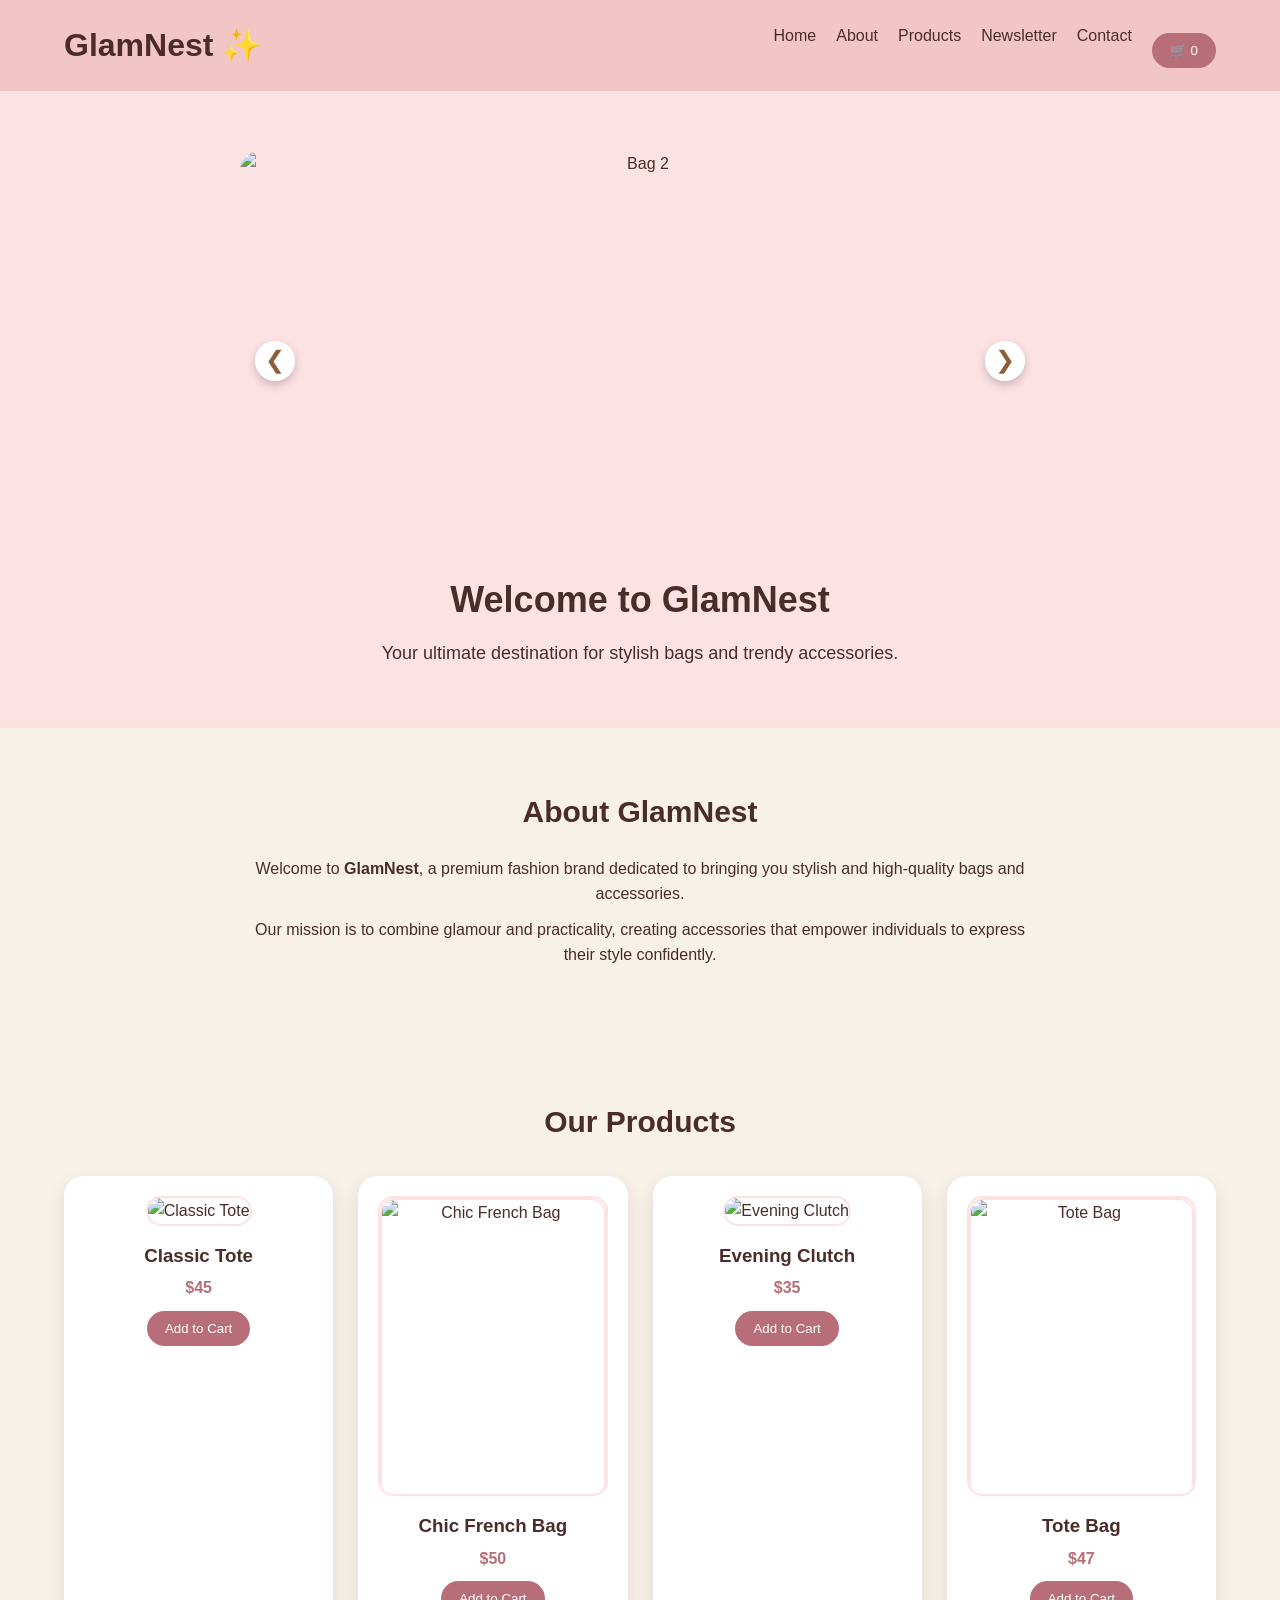
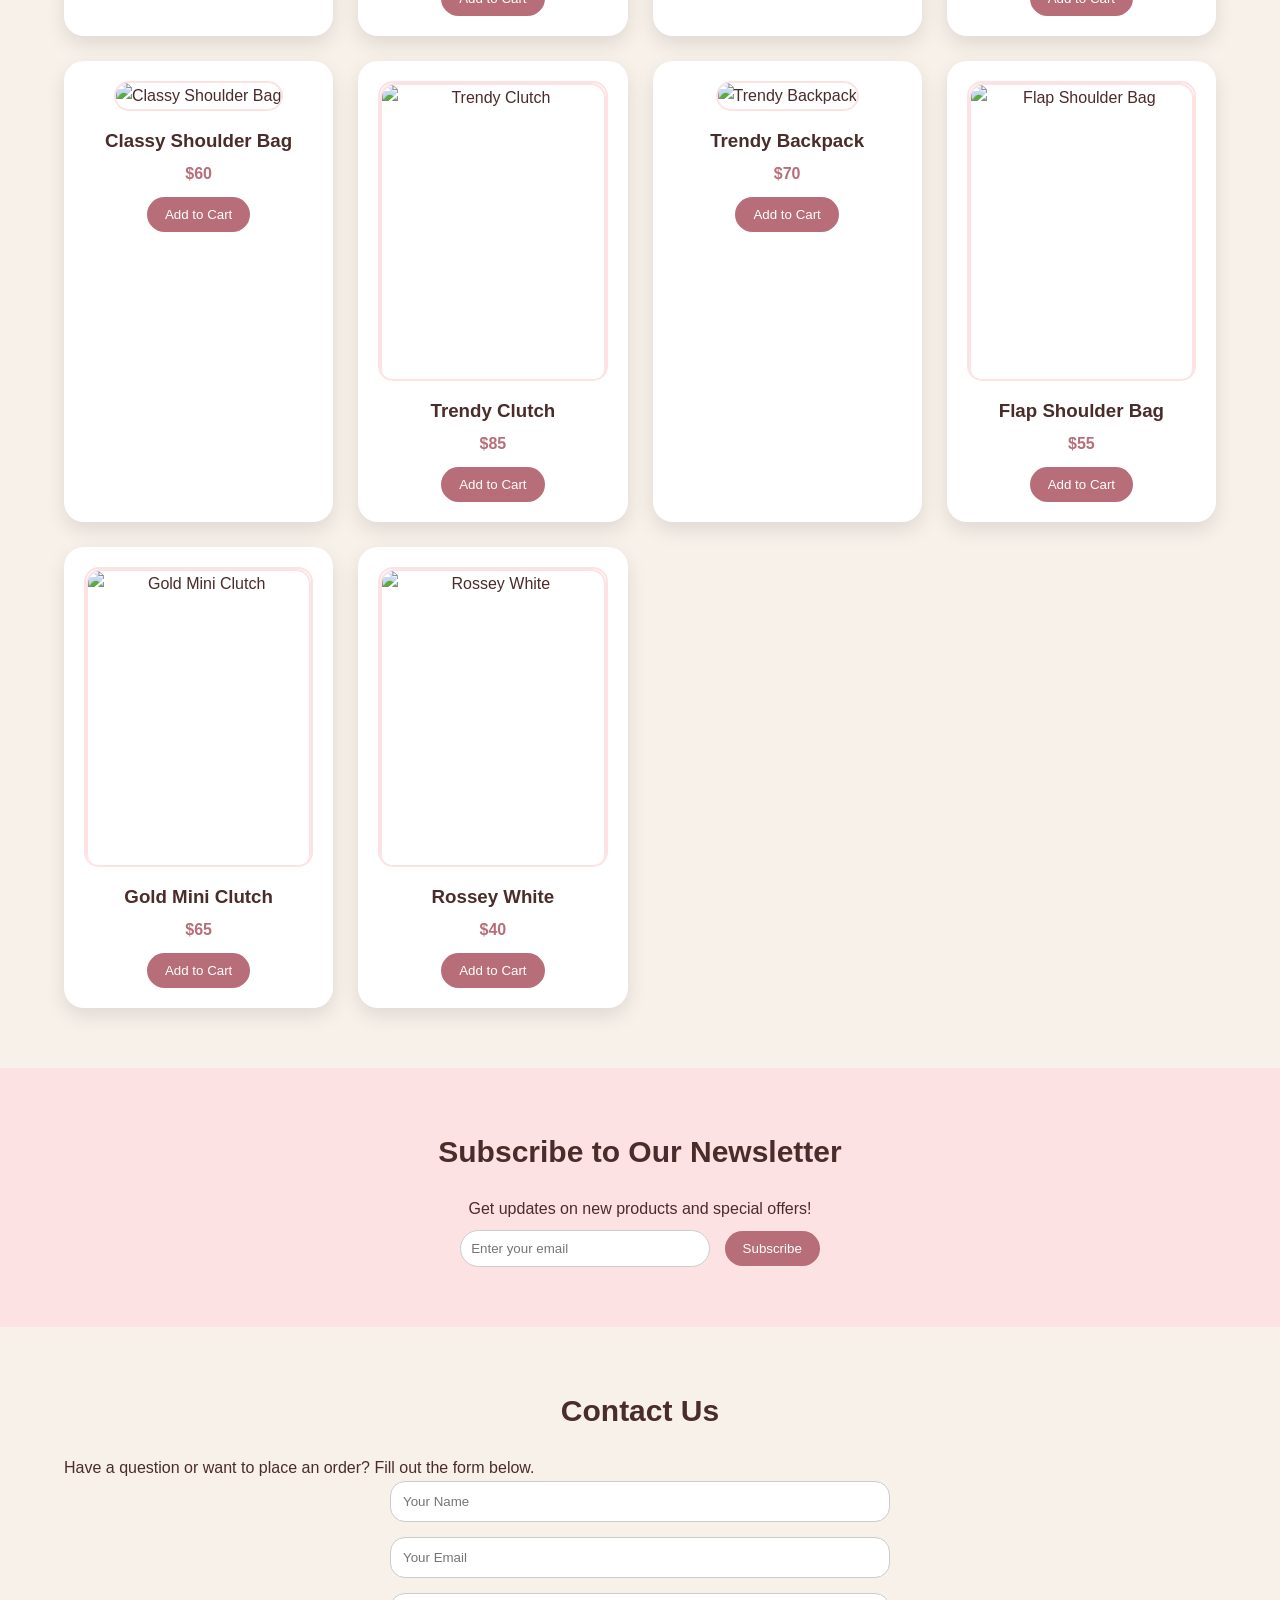
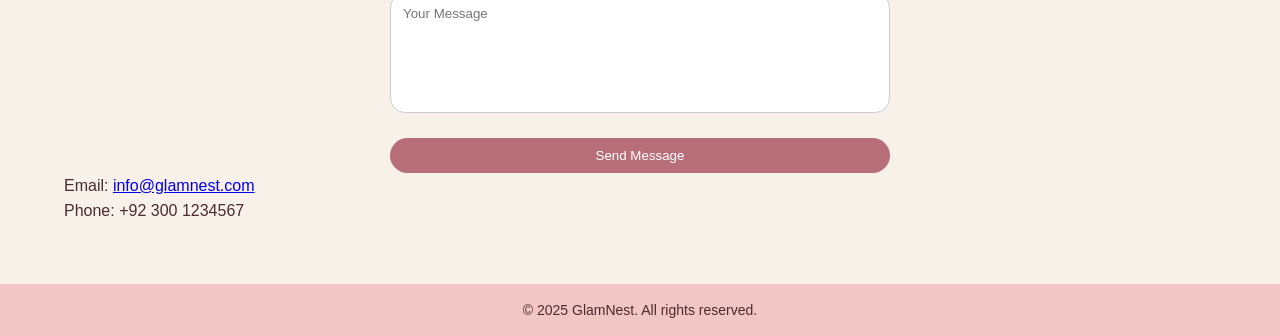
==== index.html @ fac06bca "Add files via upload" ====
<!DOCTYPE html>
<html lang="en">
<head>
    <meta charset="UTF-8">
    <meta name="viewport" content="width=device-width, initial-scale=1.0">
    <title>GlamNest - Stylish Bags & Accessories</title>

    <link rel="stylesheet" href="style.css">
    <link rel="icon" type="image/png" href="logo\logo.png">
    <link rel="apple-touch-icon" href="logo\logo.png">

</head>
<body>

    <!-- Header -->
    <header>
        <div class="container">
            <h1>GlamNest &#10024;</h1>
            <nav>
                <ul>
                    <li><a href="#home">Home</a></li>
                    <li><a href="#about">About</a></li>
                    <li><a href="#products">Products</a></li>
                    <li><a href="#newsletter">Newsletter</a></li>
                    <li><a href="#contact">Contact</a></li>
                    <li>
                        <button class="cart-btn" onclick="window.location.href='cart.html'">
                            🛒
                            <span id="cart-count">0</span>
                        </button>
                    </li>
                </ul>
            </nav>
        </div>
    </header>

    <!-- Hero Section -->
    <section id="home" class="hero">
        <div class="slideshow-container">
            <div class="slides-wrapper">
                <img class="slide" src="images/bag2.jfif" alt="Bag 2">
                <img class="slide" src="images/bag3.jfif" alt="Bag 3">
                <img class="slide" src="images/bag4.jfif" alt="Bag 4">
                <img class="slide" src="images/bag5.jfif" alt="Bag 5">
                <img class="slide" src="images/bag6.jfif" alt="Bag 6">
                <img class="slide" src="images/bag7.jfif" alt="Bag 7">
                <img class="slide" src="images/bag8.jpeg" alt="Bag 8">
                <img class="slide" src="images/bag9.avif" alt="Bag 9">
                <img class="slide" src="images/bag10.avif" alt="Bag 10">
            </div>

            <span class="prev">&#10094;</span>
            <span class="next">&#10095;</span>
        </div>

        <div class="hero-text">
            <h2>Welcome to GlamNest</h2>
            <p>Your ultimate destination for stylish bags and trendy accessories.</p>
        </div>
    </section>

    <!-- About Section -->
    <section id="about">
        <div class="container">
            <h2>About GlamNest</h2>
            <p>
                Welcome to <strong>GlamNest</strong>, a premium fashion brand dedicated to
                bringing you stylish and high-quality bags and accessories.
            </p>
            <p>
                Our mission is to combine glamour and practicality, creating accessories
                that empower individuals to express their style confidently.
            </p>
        </div>
    </section>

    <!-- Products Section -->
    <section id="products">
        <div class="container">
            <h2>Our Products</h2>

            <div class="product-grid">

                <!-- Product 1: Classic Tote -->
                <div class="product-card" onclick="window.location.href='ClassicTote.html'">
                    <img src="images/bag1.jfif" alt="Classic Tote">
                    <h3>Classic Tote</h3>
                    <p>$45</p>
                    <button onclick="addToCart('Classic Tote', 45, 'images/bag1.jfif')">Add to Cart</button>

                </div>

                <!-- Product 2: Chic French Bag (video) -->
                <div class="product-card" onclick="window.location.href='Chic.html'">
                    <div class="media-frame">
                        <img src="images/bag2.jfif" class="video-poster" alt="Chic French Bag">
                        <video class="auto-video" src="videos/vid6.mp4" muted playsinline preload="none"></video>
                    </div>
                    <h3>Chic French Bag</h3>
                    <p>$50</p>
                    <button onclick="addToCart('Classic Tote', 45, 'images/bag1.jfif')">Add to Cart</button>

                </div>

                <!-- Product 3: Evening Clutch -->
                <div class="product-card" onclick="window.location.href='eclutch.html'">
                    <img src="images/bag3.jfif" alt="Evening Clutch">
                    <h3>Evening Clutch</h3>
                    <p>$35</p>
                    <button onclick="addToCart('Evening Clutch', 35, 'images/bag3.jfif')">Add to Cart</button>

                </div>

                <!-- Product 4: Tote Bag (video) -->
                <div class="product-card" onclick="window.location.href='Tote.html'">
                    <div class="media-frame">
                        <img src="images/bag4.jfif" class="video-poster" alt="Tote Bag">
                        <video class="auto-video" src="videos/vid5.mp4" muted playsinline preload="none"></video>
                    </div>
                    <h3>Tote Bag</h3>
                    <p>$47</p>
                    <button onclick="addToCart('Classic Tote', 45, 'images/bag1.jfif')">Add to Cart</button>

                </div>

                <!-- Product 5: Classy Shoulder Bag -->
                <div class="product-card" onclick="window.location.href='CS.html'">
                    <img src="images/bag5.jfif" alt="Classy Shoulder Bag">
                    <h3>Classy Shoulder Bag</h3>
                    <p>$60</p>
                    <button onclick="addToCart('Classic Tote', 45, 'images/bag1.jfif')">Add to Cart</button>

                </div>

                <!-- Product 6: Trendy Clutch (video) -->
                <div class="product-card" onclick="window.location.href='Tclutch.html'">
                    <div class="media-frame">
                        <img src="images/bag6.jfif" class="video-poster" alt="Trendy Clutch">
                        <video class="auto-video" src="videos/vid4.mp4" muted playsinline preload="none"></video>
                    </div>
                    <h3>Trendy Clutch</h3>
                    <p>$85</p>
                    <button onclick="addToCart('Classic Tote', 45, 'images/bag1.jfif')">Add to Cart</button>

                </div>

                <!-- Product 7: Trendy Backpack -->
                <div class="product-card" onclick="window.location.href='TB.html'">
                    <img src="images/bag7.jfif" alt="Trendy Backpack">
                    <h3>Trendy Backpack</h3>
                    <p>$70</p>
                    <button onclick="addToCart('Classic Tote', 45, 'images/bag1.jfif')">Add to Cart</button>

                </div>

                <!-- Product 8: Flap Shoulder Bag (video) -->
                <div class="product-card" onclick="window.location.href='FS.html'">
                    <div class="media-frame">
                        <img src="images/bag8.jpeg" class="video-poster" alt="Flap Shoulder Bag">
                        <video class="auto-video" src="videos/vid3.mp4" muted playsinline preload="none"></video>
                    </div>
                    <h3>Flap Shoulder Bag</h3>
                    <p>$55</p>
                    <button onclick="addToCart('Classic Tote', 45, 'images/bag1.jfif')">Add to Cart</button>
                   
                </div>

                <!-- Product 9: Gold Mini Clutch (video) -->
                <div class="product-card" onclick="window.location.href='GM.html'">
                    <div class="media-frame">
                        <img src="images/bag9.avif" class="video-poster" alt="Gold Mini Clutch">
                        <video class="auto-video" src="videos/vid1.mp4" muted playsinline preload="none"></video>
                    </div>
                    <h3>Gold Mini Clutch</h3>
                    <p>$65</p>
                    <button onclick="addToCart('Classic Tote', 45, 'images/bag1.jfif')">Add to Cart</button>

                </div>

                <!-- Product 10: Rossey White (video) -->
                <div class="product-card" onclick="window.location.href='RW.html'">
                    <div class="media-frame">
                        <img src="images/bag10.avif" class="video-poster" alt="Rossey White">
                        <video class="auto-video" src="videos/vid2.mp4" muted playsinline preload="none"></video>
                    </div>
                    <h3>Rossey White</h3>
                    <p>$40</p>
                    <button onclick="addToCart('Classic Tote', 45, 'images/bag1.jfif')">Add to Cart</button>

                </div>

            </div>
        </div>
    </section>

    <!-- Newsletter Section -->
    <section id="newsletter">
        <div class="container">
            <h2>Subscribe to Our Newsletter</h2>
            <p>Get updates on new products and special offers!</p>
            <input type="email" placeholder="Enter your email">
            <button>Subscribe</button>
        </div>
    </section>

    <!-- Contact Section -->
    <section id="contact">
        <div class="container">
            <h2>Contact Us</h2>
            <p>Have a question or want to place an order? Fill out the form below.</p>
            <form>
                <input type="text" placeholder="Your Name" required>
                <input type="email" placeholder="Your Email" required>
                <textarea placeholder="Your Message" required></textarea>
                <button type="submit">Send Message</button>
            </form>
            <p>Email: <a href="mailto:info@glamnest.com">info@glamnest.com</a></p>
            <p>Phone: +92 300 1234567</p>
        </div>
    </section>

    <!-- Footer -->
    <footer>
        <p>&copy; 2025 GlamNest. All rights reserved.</p>
    </footer>

    <script src="script.js"></script>
    <script>
        document.querySelectorAll(".media-frame").forEach(frame => {
            const poster = frame.querySelector(".video-poster");
            const video = frame.querySelector(".auto-video");
            video.pause();
            video.currentTime = 0;
            frame.addEventListener("mouseenter", () => {
                poster.style.display = "none";
                video.currentTime = 0;
                video.play();
            });
            frame.addEventListener("mouseleave", () => {
                video.pause();
                video.currentTime = 0;
                poster.style.display = "block";
            });
        });
    </script>

</body>
</html>
---- style.css ----
/* ==============================
   GLOBAL STYLES
   ============================== */
* {
    margin: 0;
    padding: 0;
    box-sizing: border-box;
    font-family: 'Poppins', sans-serif, "Segoe UI Emoji", "Apple Color Emoji", "Noto Color Emoji";
}

/* Body */
body {
    background-color: #f8f1ea; /* beige */
    color: #4a2c2a;
    line-height: 1.6;
}

/* Container */
.container {
    width: 90%;
    max-width: 1200px;
    margin: auto;
}

/* Header */
header {
    background-color: #f3c6c6; /* soft pink */
    padding: 20px 0;
}

header h1 {
    color: #4a2c2a;
    font-size: 32px;
}

/* Navigation */
nav ul {
    list-style: none;
    display: flex;
    gap: 20px;
}

nav a {
    text-decoration: none;
    color: #4a2c2a;
    font-weight: 500;
}

nav a:hover {
    color: #b76e79;
}

/* Header layout */
header .container {
    display: flex;
    justify-content: space-between;
    align-items: center;
}

/* ==============================
   HERO SECTION
   ============================== */
.hero {
    background-color: #fde2e4;
    padding: 60px 20px;
    text-align: center;
}

.hero-text h2 {
    font-size: 36px;
    margin-bottom: 10px;
}

.hero-text p {
    font-size: 18px;
}

/* HERO SLIDESHOW */
.slideshow-container {
    position: relative;
    width: 90%;
    max-width: 800px;
    height: 420px;
    margin: 0 auto;
    overflow: hidden;
    border-radius: 20px;
}

.slides-wrapper {
    display: flex;
    width: 100%;
    height: 100%;
    transition: transform 0.7s ease-in-out;
}

.slides-wrapper .slide {
    min-width: 100%;
    height: 100%;
    object-fit: cover;
}

/* HERO SLIDESHOW ARROWS */
.slideshow-container .prev,
.slideshow-container .next {
    position: absolute;
    top: 50%;
    transform: translateY(-50%);
    background-color: #ffffff;
    color: #8b5e3c;
    font-size: 24px;
    width: 40px;
    height: 40px;
    border-radius: 50%;
    cursor: pointer;
    user-select: none;
    z-index: 10;
    box-shadow: 0 4px 10px rgba(0,0,0,0.2);
    transition: background-color 0.3s, transform 0.3s;
}

.slideshow-container .prev:hover,
.slideshow-container .next:hover {
    background-color: #f0f0f0;
    transform: translateY(-50%) scale(1.1);
}

.slideshow-container .prev { left: 15px; }
.slideshow-container .next { right: 15px; }

/* Responsive adjustments for arrows */
@media screen and (max-width: 768px) {
    .slideshow-container .prev,
    .slideshow-container .next {
        font-size: 20px;
        padding: 8px;
    }
}

@media screen and (max-width: 480px) {
    .slideshow-container .prev,
    .slideshow-container .next {
        font-size: 18px;
        padding: 6px;
    }
}

.media-frame {
    position: relative;
    width: 100%;
    height: 300px;
    border-radius: 15px;
    border: 2px solid #fde2e4;
    overflow: hidden;
    transition: transform 0.3s, border-color 0.3s;
}

.media-frame:hover {
    transform: scale(1.05);
    border-color: #f3c6c6;
}

/* Images and videos inside frame */
.media-frame img,
.media-frame video {
    width: 100%;
    height: 100%;
    object-fit: cover;
    display: block;
    border-radius: 15px;
}

/* Poster on top */
.video-poster {
    position: absolute;
    inset: 0;
    z-index: 2;
    width: 100%;
    height: 100%;
    object-fit: cover;
    display: block;
    border-radius: 15px;
    transition: opacity 0.3s ease-in-out;
}

/* Video underneath */
.auto-video {
    position: absolute;
    inset: 0;
    z-index: 1;
    width: 100%;
    height: 100%;
    object-fit: cover;
    border-radius: 15px;
}

/* Hover effect to hide poster and reveal video */
.media-frame:hover .video-poster {
    opacity: 0;
}
/* ==============================
   MEDIA FRAME (IMAGE + VIDEO)
   ============================== */


/* ==============================
   SECTIONS
   ============================== */
section {
    padding: 60px 0;
}

section h2 {
    text-align: center;
    font-size: 30px;
    margin-bottom: 20px;
}

/* About */
#about p {
    text-align: center;
    max-width: 800px;
    margin: 10px auto;
}

/* Products */
.product-grid {
    display: grid;
    grid-template-columns: repeat(auto-fit, minmax(220px, 1fr));
    gap: 25px;
    margin-top: 30px;
}

.product-card {
    background-color: #fff;
    padding: 20px;
    border-radius: 20px;
    text-align: center;
    box-shadow: 0 8px 20px rgba(0,0,0,0.1);
    transition: transform 0.3s;
}

.product-card:hover {
    transform: translateY(-8px);
}

.product-card img {
    width: 100%;
    height: 300px;
    object-fit: cover;
    border-radius: 15px;
    border: 2px solid #fde2e4;
    transition: transform 0.3s, border-color 0.3s;
}

.product-card img:hover {
    transform: scale(1.05);
    border-color: #f3c6c6;
}

.product-card h3 {
    margin: 15px 0 5px;
}

.product-card p {
    font-weight: bold;
    color: #b76e79;
}

/* Buttons */
button {
    background-color: #b76e79;
    color: white;
    border: none;
    padding: 10px 18px;
    border-radius: 25px;
    cursor: pointer;
    margin-top: 10px;
}

button:hover {
    background-color: #9c4f5a;
}

/* Newsletter */
#newsletter {
    background-color: #fde2e4;
    text-align: center;
}

#newsletter input {
    padding: 10px;
    width: 250px;
    border-radius: 20px;
    border: 1px solid #ccc;
    margin-right: 10px;
}

/* Contact */
#contact form {
    max-width: 500px;
    margin: auto;
    display: flex;
    flex-direction: column;
    gap: 15px;
}

#contact input,
#contact textarea {
    padding: 12px;
    border-radius: 15px;
    border: 1px solid #ccc;
}

#contact textarea {
    resize: none;
    height: 120px;
}

/* Footer */
footer {
    background-color: #f3c6c6;
    text-align: center;
    padding: 15px;
    font-size: 14px;
}
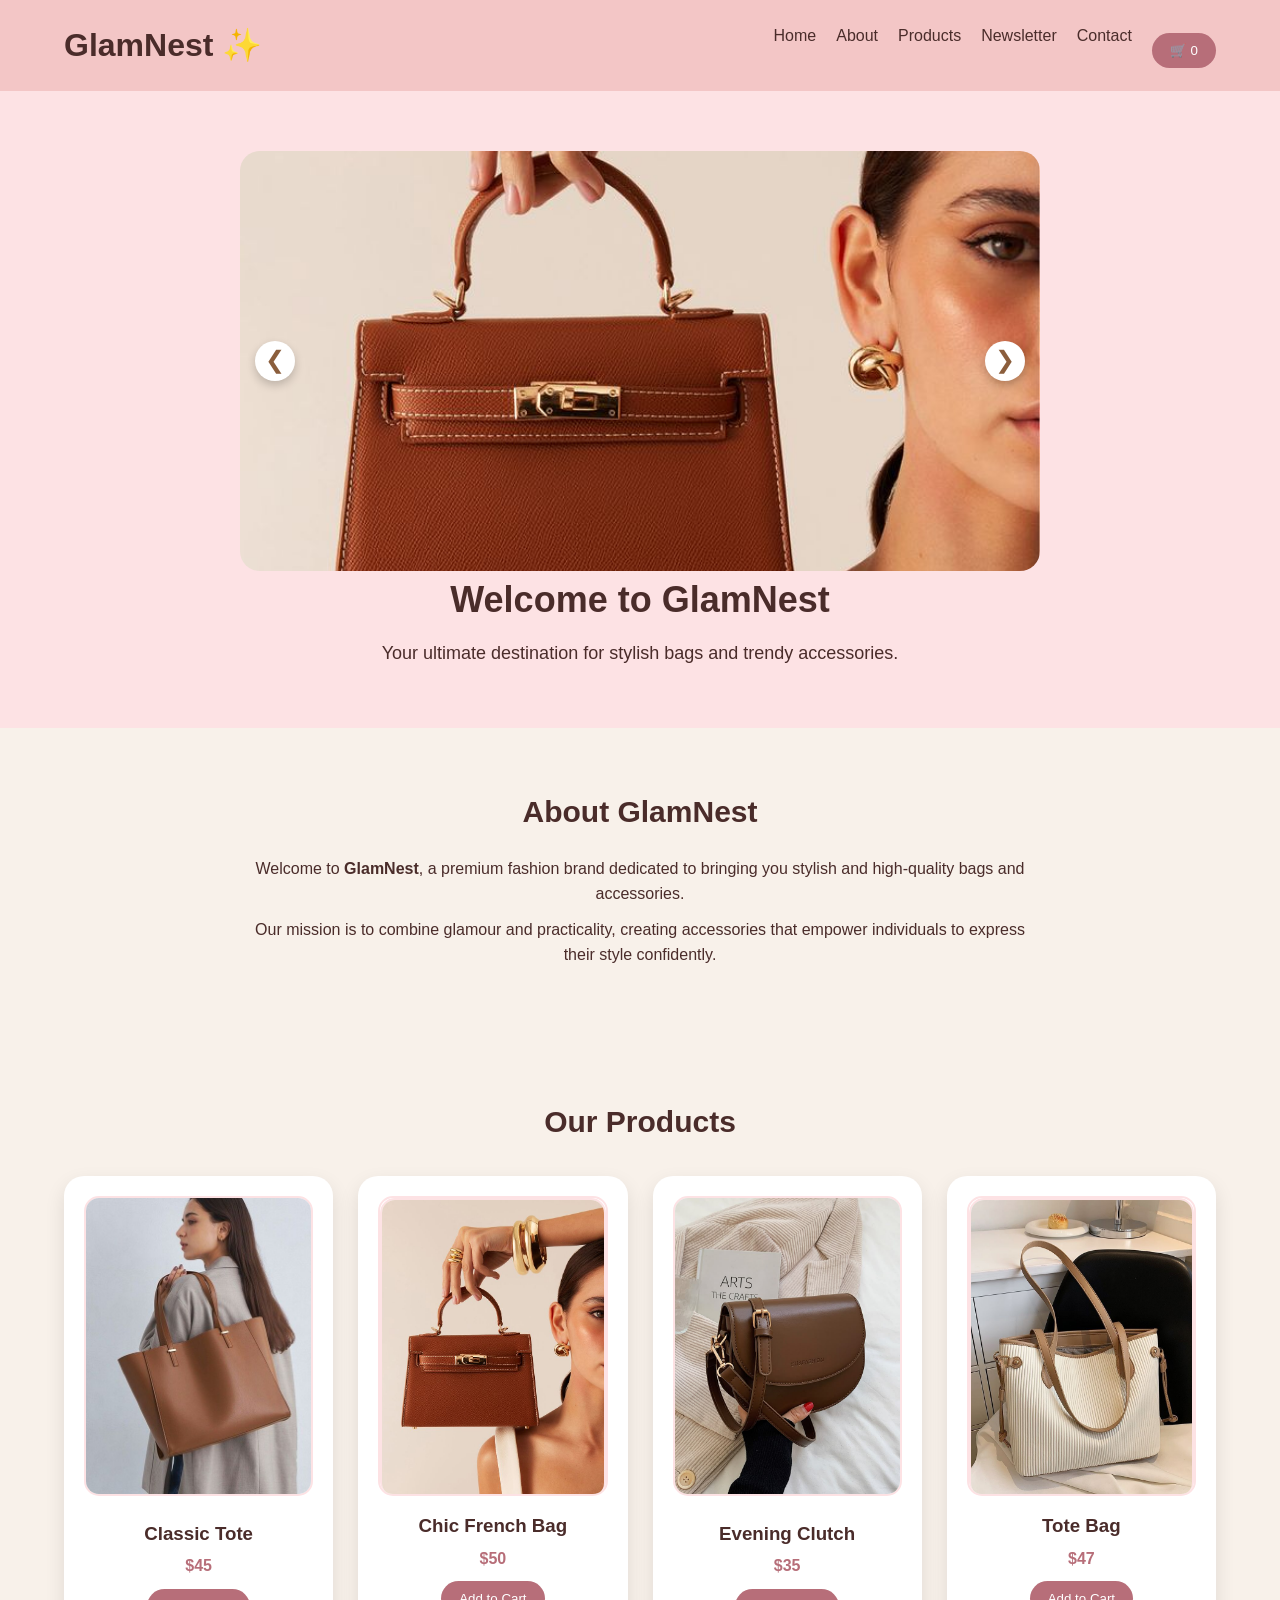
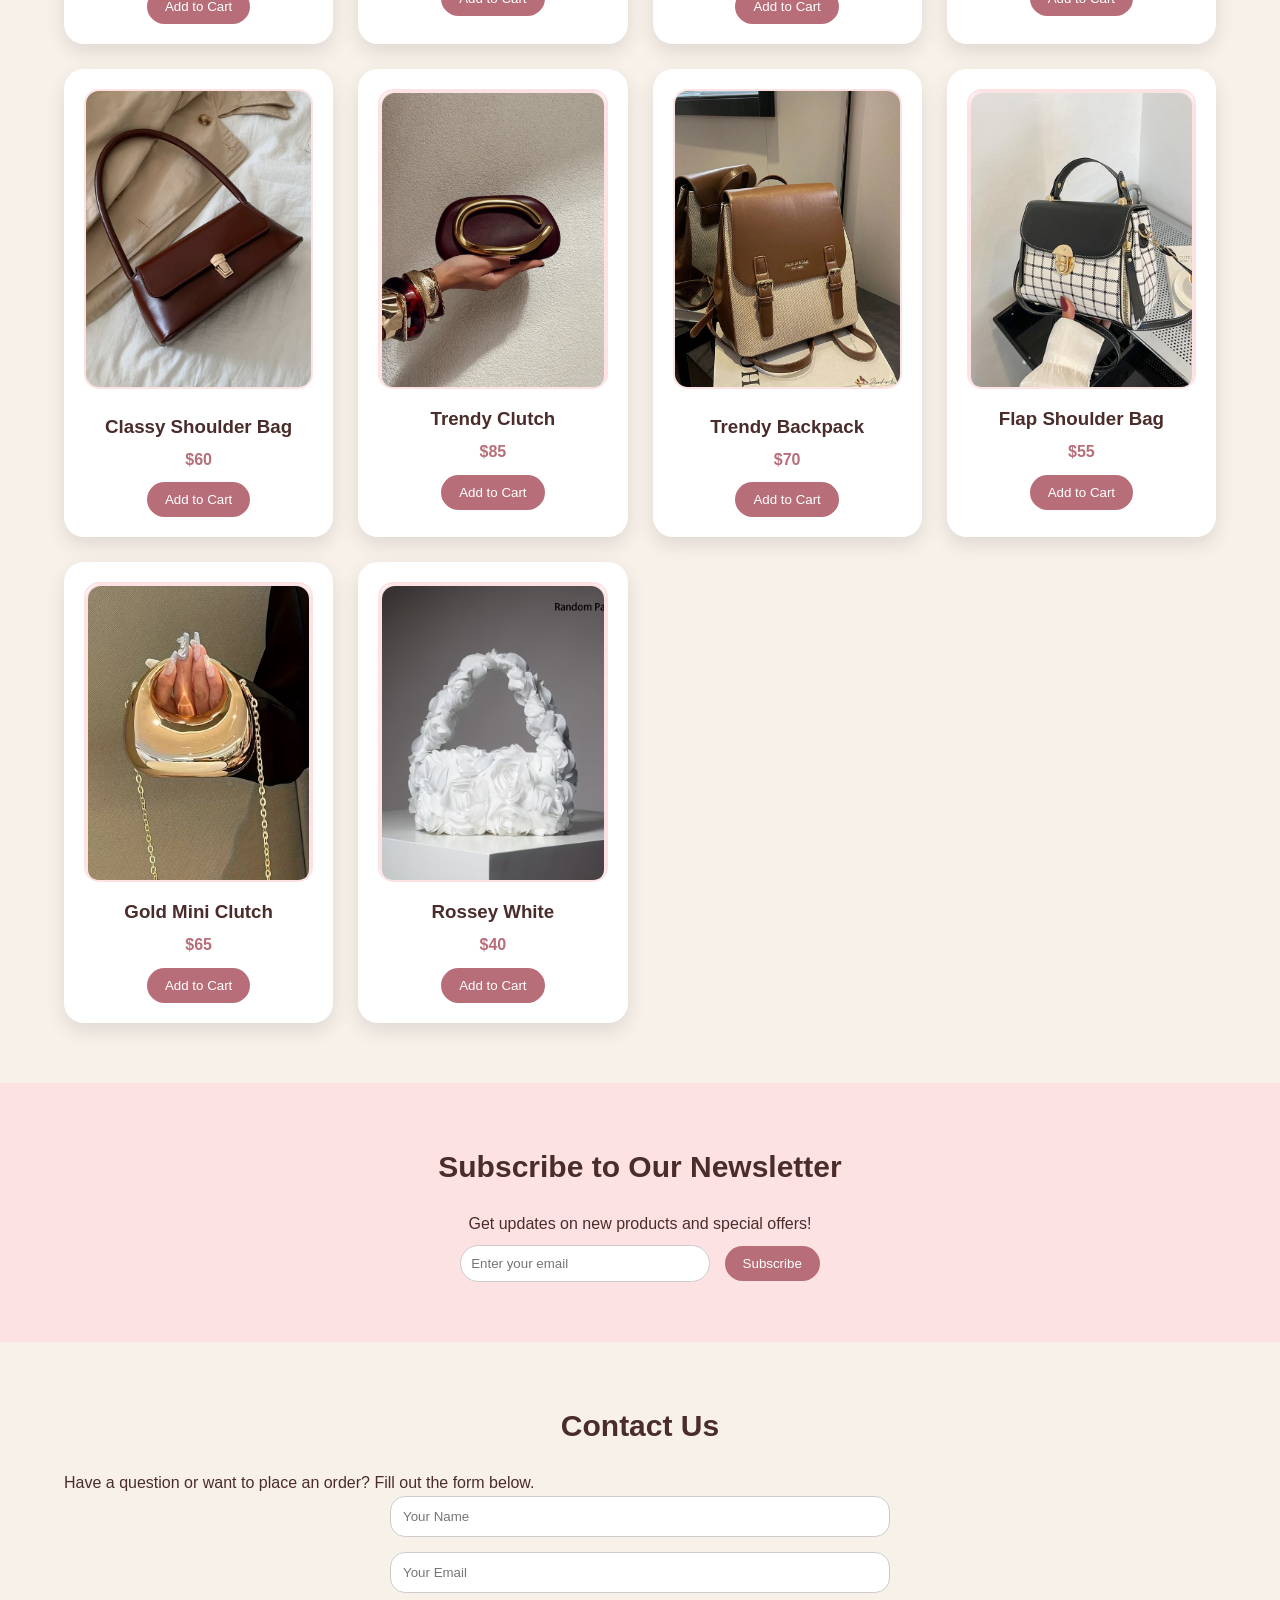
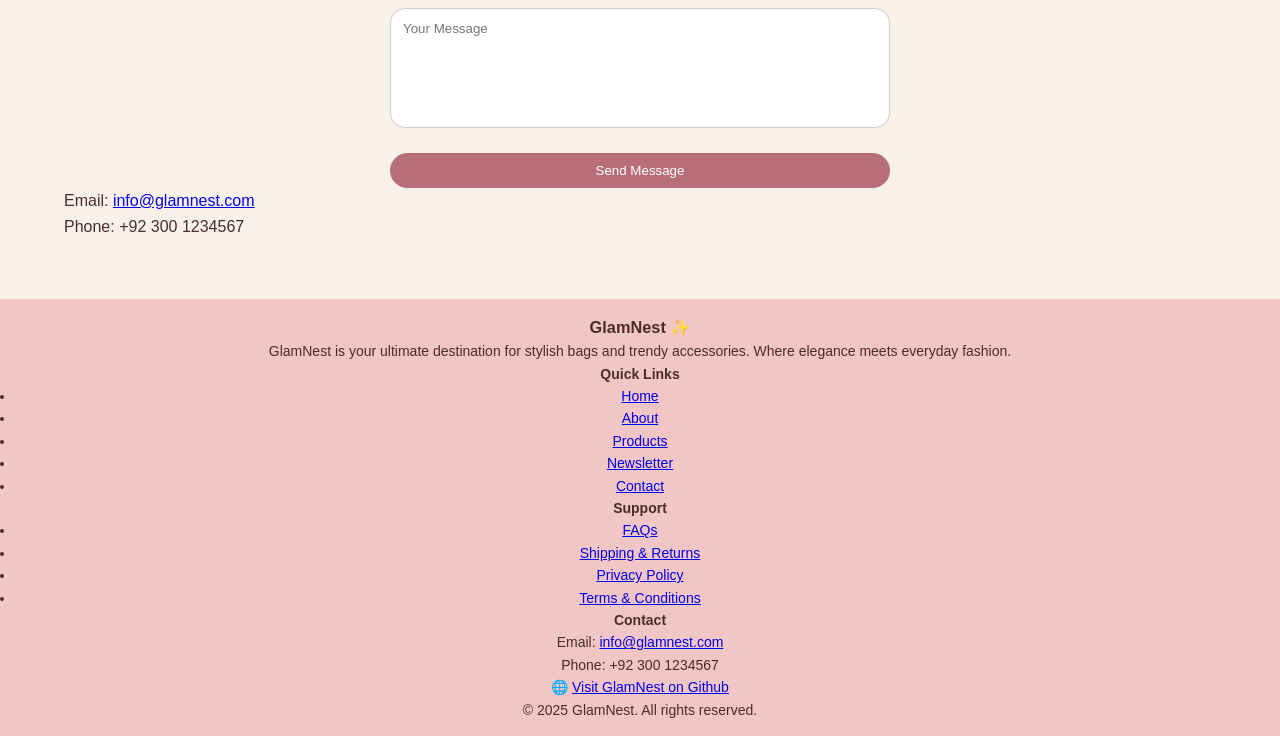
==== commit 84151734: "Update index.html" ====
--- a/index.html
+++ b/index.html
@@ -219,9 +219,55 @@
         </div>
     </section>
 
-    <!-- Footer -->
-    <footer>
-        <p>&copy; 2025 GlamNest. All rights reserved.</p>
+    <footer class="site-footer">
+        <div class="footer-container">
+
+            <!-- Brand & Social -->
+            <div class="footer-column">
+                <h3>GlamNest ✨</h3>
+                <p>GlamNest is your ultimate destination for stylish bags and trendy accessories. Where elegance meets everyday fashion.</p>
+                <div class="social-icons">
+                    <a href="https://www.instagram.com/madah_eric_official?igsh=MWFtazV2ajhrdzUydA%3D%3D&utm_source=qr" target="_blank"><i class="fab fa-instagram"></i></a>
+                    <a href="https://wa.me/923012928191" target="_blank"><i class="fab fa-whatsapp"></i></a>
+                    <a href="#"><i class="fab fa-facebook-f"></i></a>
+                </div>
+            </div>
+
+            <!-- Quick Links -->
+            <div class="footer-column">
+                <h4>Quick Links</h4>
+                <ul>
+                    <li><a href="#home">Home</a></li>
+                    <li><a href="#about">About</a></li>
+                    <li><a href="#products">Products</a></li>
+                    <li><a href="#newsletter">Newsletter</a></li>
+                    <li><a href="#contact">Contact</a></li>
+                </ul>
+            </div>
+
+            <!-- Support -->
+            <div class="footer-column">
+                <h4>Support</h4>
+                <ul>
+                    <li><a href="#">FAQs</a></li>
+                    <li><a href="#">Shipping & Returns</a></li>
+                    <li><a href="#">Privacy Policy</a></li>
+                    <li><a href="#">Terms & Conditions</a></li>
+                </ul>
+            </div>
+
+            <!-- Contact -->
+            <div class="footer-column">
+                <h4>Contact</h4>
+                <p>Email: <a href="mailto:info@glamnest.com">info@glamnest.com</a></p>
+                <p>Phone: +92 300 1234567</p>
+                <p>🌐 <a href="https://MadahGenzi30.github.io/glamnest/" target="_blank">Visit GlamNest on Github</a></p>
+            </div>
+
+        </div>
+        <div class="footer-bottom">
+            <p>&copy; 2025 GlamNest. All rights reserved.</p>
+        </div>
     </footer>
 
     <script src="script.js"></script>
@@ -246,3 +292,4 @@
 
 </body>
 </html>
+
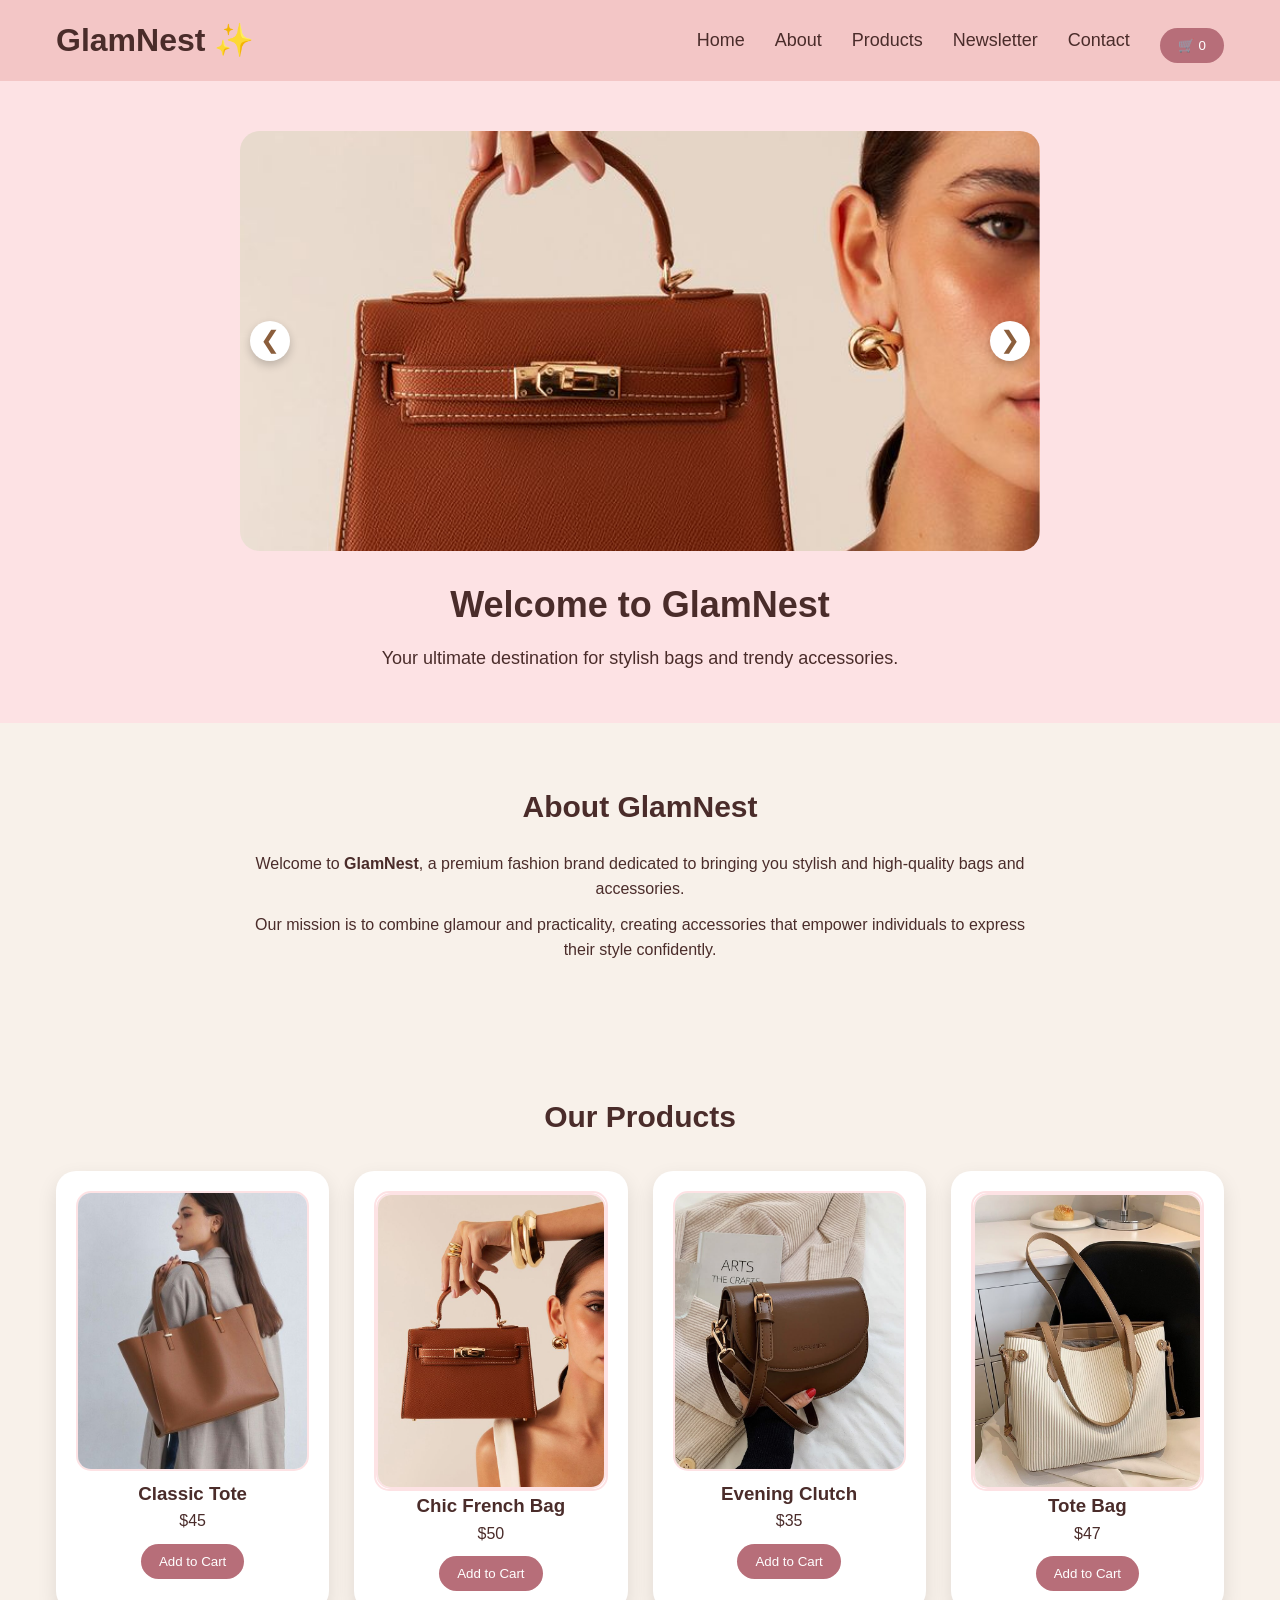
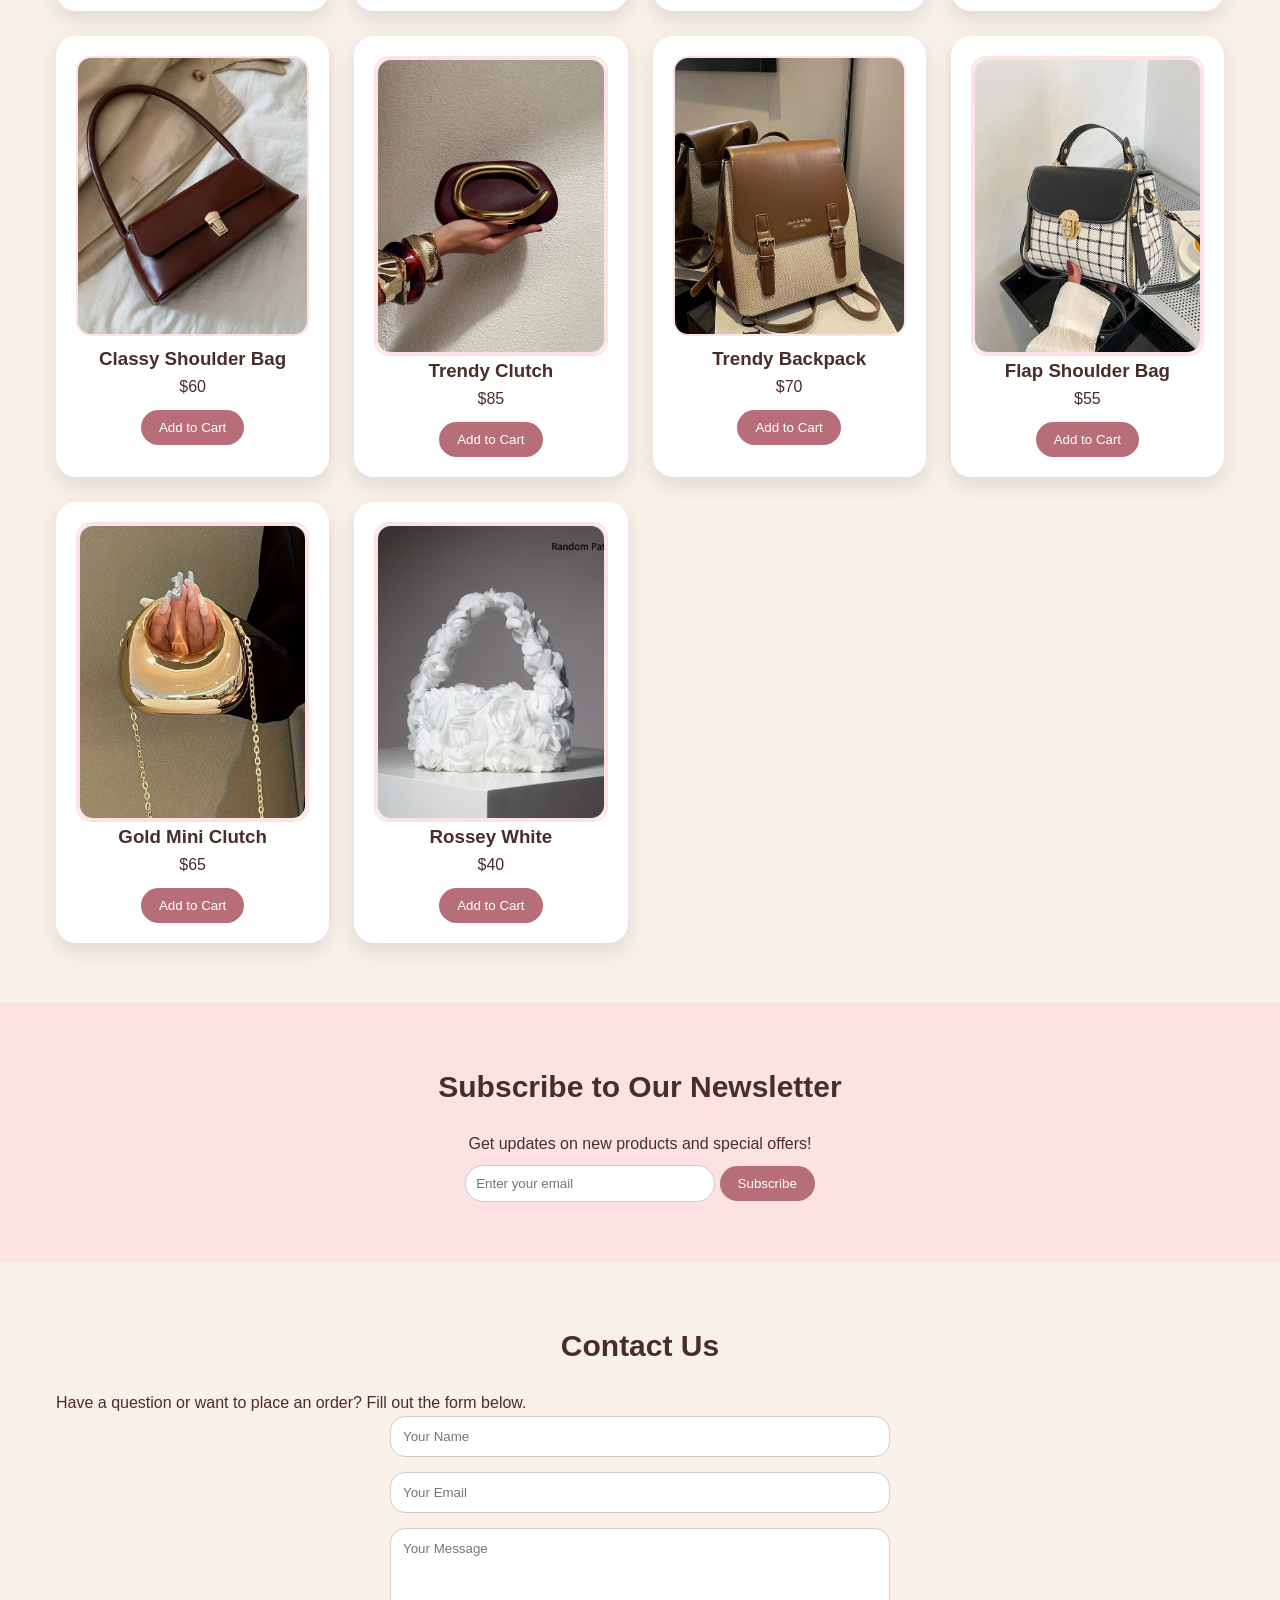
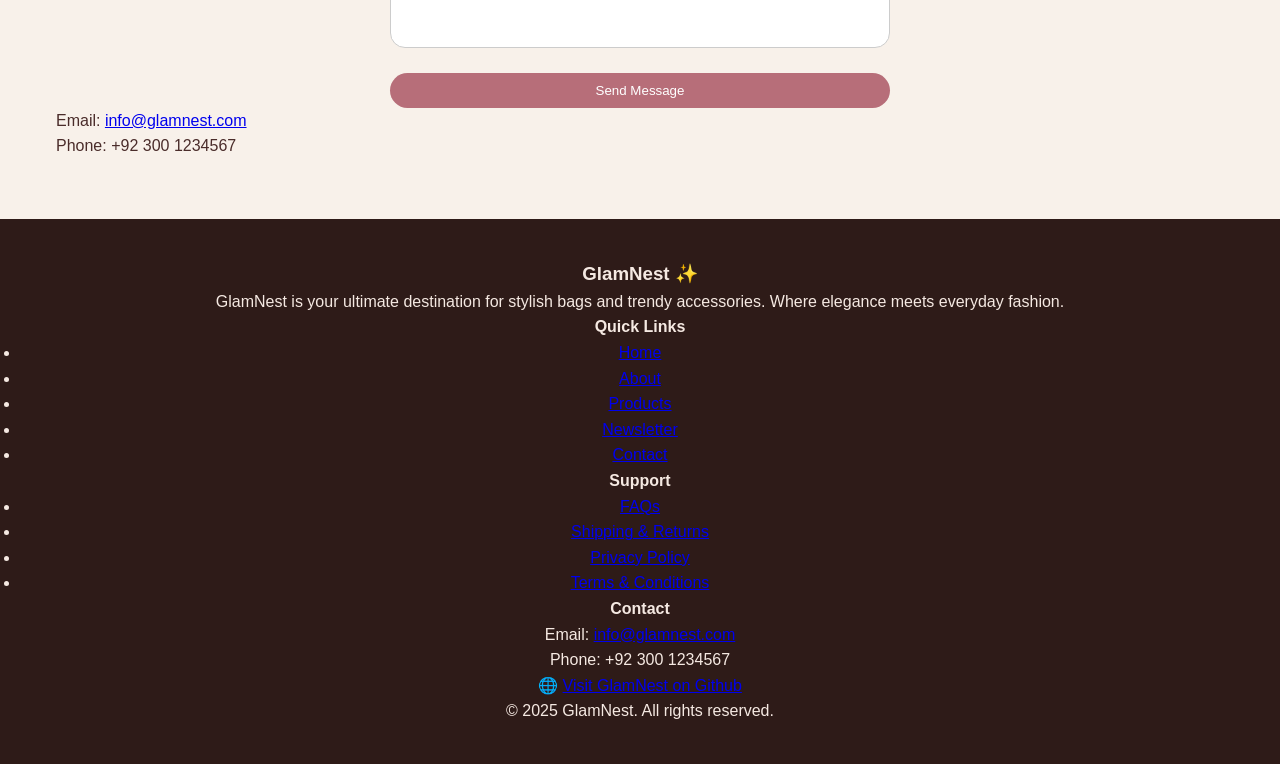
==== commit 0f8d4237: "Update index.html" ====
--- a/index.html
+++ b/index.html
@@ -4,11 +4,10 @@
     <meta charset="UTF-8">
     <meta name="viewport" content="width=device-width, initial-scale=1.0">
     <title>GlamNest - Stylish Bags & Accessories</title>
-
+    
     <link rel="stylesheet" href="style.css">
     <link rel="icon" type="image/png" href="logo\logo.png">
     <link rel="apple-touch-icon" href="logo\logo.png">
-
 </head>
 <body>
 
@@ -293,3 +292,4 @@
 </body>
 </html>
 
+
--- a/style.css
+++ b/style.css
@@ -1,5 +1,5 @@
 /* ==============================
-   GLOBAL STYLES
+   GLOBAL RESET & FIXES
    ============================== */
 * {
     margin: 0;
@@ -8,46 +8,40 @@
     font-family: 'Poppins', sans-serif, "Segoe UI Emoji", "Apple Color Emoji", "Noto Color Emoji";
 }
 
+/* IMPORTANT MOBILE FIX */
+html, body {
+    width: 100%;
+    overflow-x: hidden;
+}
+
 /* Body */
 body {
-    background-color: #f8f1ea; /* beige */
+    background-color: #f8f1ea;
     color: #4a2c2a;
     line-height: 1.6;
 }
 
-/* Container */
+/* ==============================
+   CONTAINER
+   ============================== */
 .container {
-    width: 90%;
+    width: 100%;
     max-width: 1200px;
     margin: auto;
-}
-
-/* Header */
+    padding: 0 16px;
+}
+
+/* ==============================
+   HEADER
+   ============================== */
 header {
-    background-color: #f3c6c6; /* soft pink */
-    padding: 20px 0;
+    background-color: #f3c6c6;
+    padding: 15px 0;
 }
 
 header h1 {
     color: #4a2c2a;
     font-size: 32px;
-}
-
-/* Navigation */
-nav ul {
-    list-style: none;
-    display: flex;
-    gap: 20px;
-}
-
-nav a {
-    text-decoration: none;
-    color: #4a2c2a;
-    font-weight: 500;
-}
-
-nav a:hover {
-    color: #b76e79;
 }
 
 /* Header layout */
@@ -55,6 +49,28 @@
     display: flex;
     justify-content: space-between;
     align-items: center;
+    flex-wrap: wrap; /* MOBILE FIX */
+}
+
+/* Navigation */
+nav ul {
+    list-style: none;
+    display: flex;
+    align-items: center;
+    gap: 30px;
+    flex-wrap: wrap; /* MOBILE FIX */
+}
+
+nav a {
+    text-decoration: none;
+    color: #4a2c2a;
+    font-weight: 500;
+    font-size: 18px;
+    transition: color 0.3s;
+}
+
+nav a:hover {
+    color: #b76e79;
 }
 
 /* ==============================
@@ -62,7 +78,7 @@
    ============================== */
 .hero {
     background-color: #fde2e4;
-    padding: 60px 20px;
+    padding: 50px 15px;
     text-align: center;
 }
 
@@ -75,31 +91,32 @@
     font-size: 18px;
 }
 
-/* HERO SLIDESHOW */
+/* ==============================
+   SLIDESHOW
+   ============================== */
 .slideshow-container {
     position: relative;
-    width: 90%;
+    width: 100%;
     max-width: 800px;
     height: 420px;
-    margin: 0 auto;
+    margin: 0 auto 25px;
     overflow: hidden;
     border-radius: 20px;
 }
 
 .slides-wrapper {
     display: flex;
-    width: 100%;
     height: 100%;
     transition: transform 0.7s ease-in-out;
 }
 
-.slides-wrapper .slide {
+.slide {
     min-width: 100%;
     height: 100%;
     object-fit: cover;
 }
 
-/* HERO SLIDESHOW ARROWS */
+/* Arrows */
 .slideshow-container .prev,
 .slideshow-container .next {
     position: absolute;
@@ -112,95 +129,12 @@
     height: 40px;
     border-radius: 50%;
     cursor: pointer;
-    user-select: none;
     z-index: 10;
     box-shadow: 0 4px 10px rgba(0,0,0,0.2);
-    transition: background-color 0.3s, transform 0.3s;
-}
-
-.slideshow-container .prev:hover,
-.slideshow-container .next:hover {
-    background-color: #f0f0f0;
-    transform: translateY(-50%) scale(1.1);
-}
-
-.slideshow-container .prev { left: 15px; }
-.slideshow-container .next { right: 15px; }
-
-/* Responsive adjustments for arrows */
-@media screen and (max-width: 768px) {
-    .slideshow-container .prev,
-    .slideshow-container .next {
-        font-size: 20px;
-        padding: 8px;
-    }
-}
-
-@media screen and (max-width: 480px) {
-    .slideshow-container .prev,
-    .slideshow-container .next {
-        font-size: 18px;
-        padding: 6px;
-    }
-}
-
-.media-frame {
-    position: relative;
-    width: 100%;
-    height: 300px;
-    border-radius: 15px;
-    border: 2px solid #fde2e4;
-    overflow: hidden;
-    transition: transform 0.3s, border-color 0.3s;
-}
-
-.media-frame:hover {
-    transform: scale(1.05);
-    border-color: #f3c6c6;
-}
-
-/* Images and videos inside frame */
-.media-frame img,
-.media-frame video {
-    width: 100%;
-    height: 100%;
-    object-fit: cover;
-    display: block;
-    border-radius: 15px;
-}
-
-/* Poster on top */
-.video-poster {
-    position: absolute;
-    inset: 0;
-    z-index: 2;
-    width: 100%;
-    height: 100%;
-    object-fit: cover;
-    display: block;
-    border-radius: 15px;
-    transition: opacity 0.3s ease-in-out;
-}
-
-/* Video underneath */
-.auto-video {
-    position: absolute;
-    inset: 0;
-    z-index: 1;
-    width: 100%;
-    height: 100%;
-    object-fit: cover;
-    border-radius: 15px;
-}
-
-/* Hover effect to hide poster and reveal video */
-.media-frame:hover .video-poster {
-    opacity: 0;
-}
-/* ==============================
-   MEDIA FRAME (IMAGE + VIDEO)
-   ============================== */
-
+}
+
+.slideshow-container .prev { left: 10px; }
+.slideshow-container .next { right: 10px; }
 
 /* ==============================
    SECTIONS
@@ -222,7 +156,9 @@
     margin: 10px auto;
 }
 
-/* Products */
+/* ==============================
+   PRODUCTS
+   ============================== */
 .product-grid {
     display: grid;
     grid-template-columns: repeat(auto-fit, minmax(220px, 1fr));
@@ -240,33 +176,52 @@
 }
 
 .product-card:hover {
-    transform: translateY(-8px);
+    transform: translateY(-6px); /* reduced to avoid overflow */
 }
 
 .product-card img {
     width: 100%;
-    height: 300px;
+    height: 280px;
     object-fit: cover;
     border-radius: 15px;
     border: 2px solid #fde2e4;
-    transition: transform 0.3s, border-color 0.3s;
-}
-
-.product-card img:hover {
-    transform: scale(1.05);
-    border-color: #f3c6c6;
-}
-
-.product-card h3 {
-    margin: 15px 0 5px;
-}
-
-.product-card p {
-    font-weight: bold;
-    color: #b76e79;
-}
-
-/* Buttons */
+}
+
+/* ==============================
+   IMAGE + VIDEO FRAME
+   ============================== */
+.media-frame {
+    position: relative;
+    width: 100%;
+    height: 300px;
+    border-radius: 15px;
+    border: 2px solid #fde2e4;
+    overflow: hidden;
+}
+
+.media-frame img,
+.media-frame video {
+    width: 100%;
+    height: 100%;
+    object-fit: cover;
+    border-radius: 15px;
+}
+
+.video-poster {
+    position: absolute;
+    inset: 0;
+    z-index: 2;
+}
+
+.auto-video {
+    position: absolute;
+    inset: 0;
+    z-index: 1;
+}
+
+/* ==============================
+   BUTTONS
+   ============================== */
 button {
     background-color: #b76e79;
     color: white;
@@ -281,7 +236,9 @@
     background-color: #9c4f5a;
 }
 
-/* Newsletter */
+/* ==============================
+   NEWSLETTER
+   ============================== */
 #newsletter {
     background-color: #fde2e4;
     text-align: center;
@@ -292,10 +249,11 @@
     width: 250px;
     border-radius: 20px;
     border: 1px solid #ccc;
-    margin-right: 10px;
-}
-
-/* Contact */
+}
+
+/* ==============================
+   CONTACT
+   ============================== */
 #contact form {
     max-width: 500px;
     margin: auto;
@@ -316,10 +274,48 @@
     height: 120px;
 }
 
-/* Footer */
-footer {
-    background-color: #f3c6c6;
-    text-align: center;
-    padding: 15px;
-    font-size: 14px;
-}
+/* ==============================
+   FOOTER
+   ============================== */
+.site-footer {
+    background-color: #2e1b18;
+    color: #f5e9e2;
+    padding: 40px 20px;
+    text-align: center;
+}
+
+/* ==============================
+   MOBILE RESPONSIVE FIX
+   ============================== */
+@media (max-width: 768px) {
+
+    nav ul {
+        justify-content: center;
+        gap: 15px;
+    }
+
+    header h1 {
+        font-size: 26px;
+    }
+
+    .hero-text h2 {
+        font-size: 24px;
+    }
+
+    .hero-text p {
+        font-size: 15px;
+    }
+
+    .slideshow-container {
+        height: 280px;
+    }
+
+    .slide {
+        height: 280px;
+    }
+
+    section {
+        padding: 40px 0;
+    }
+}
+
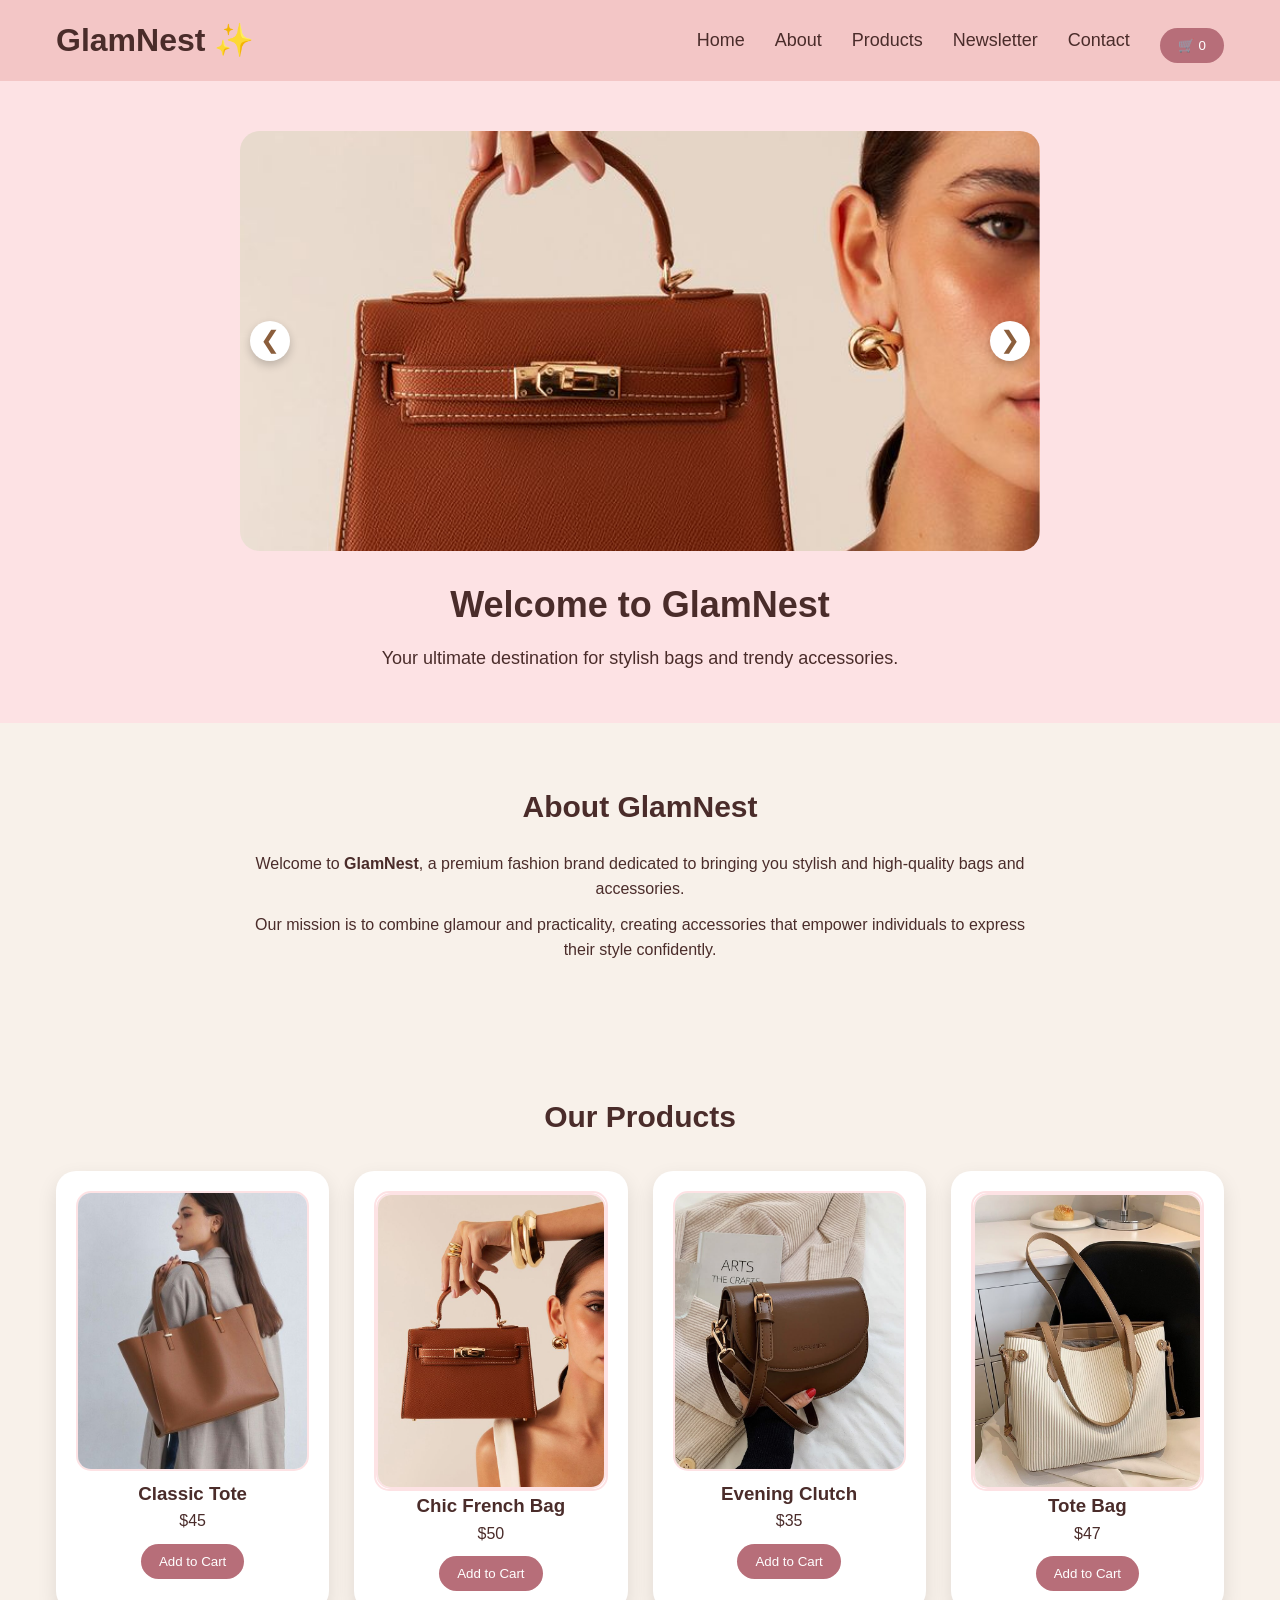
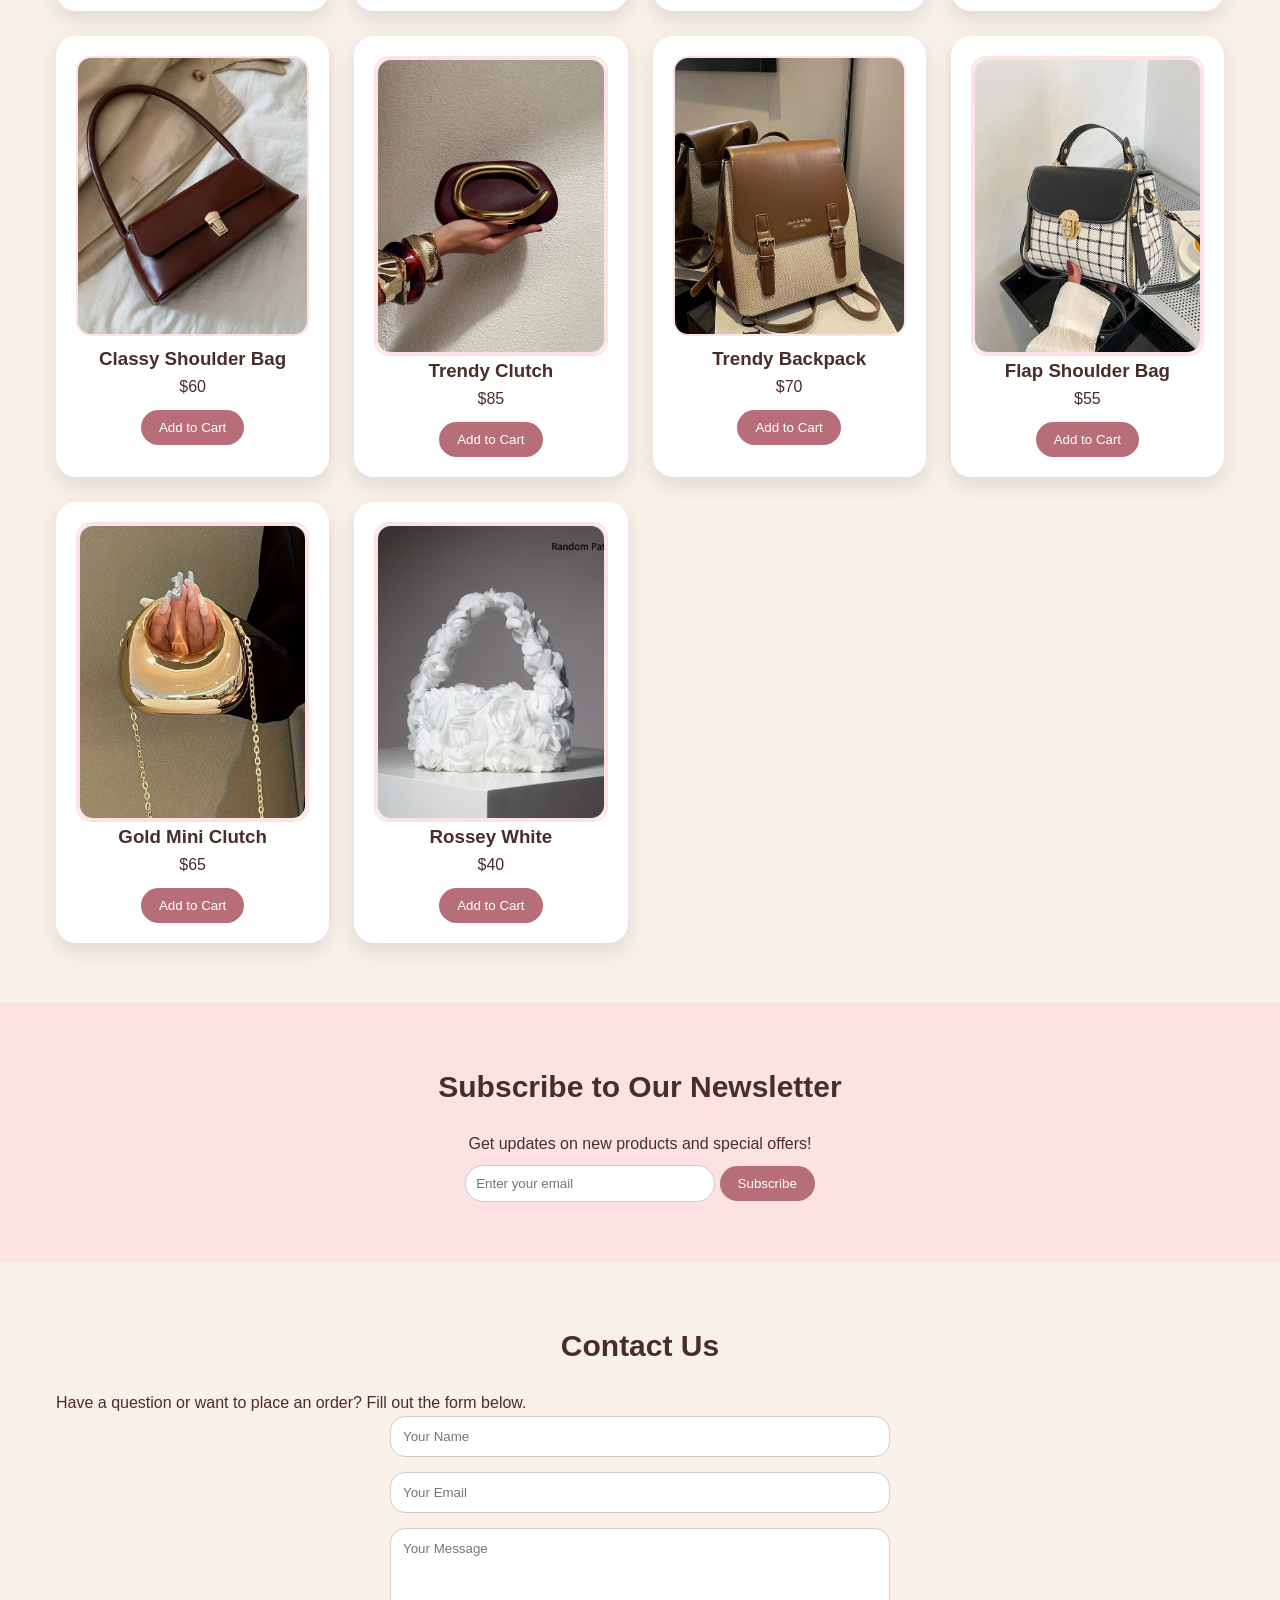
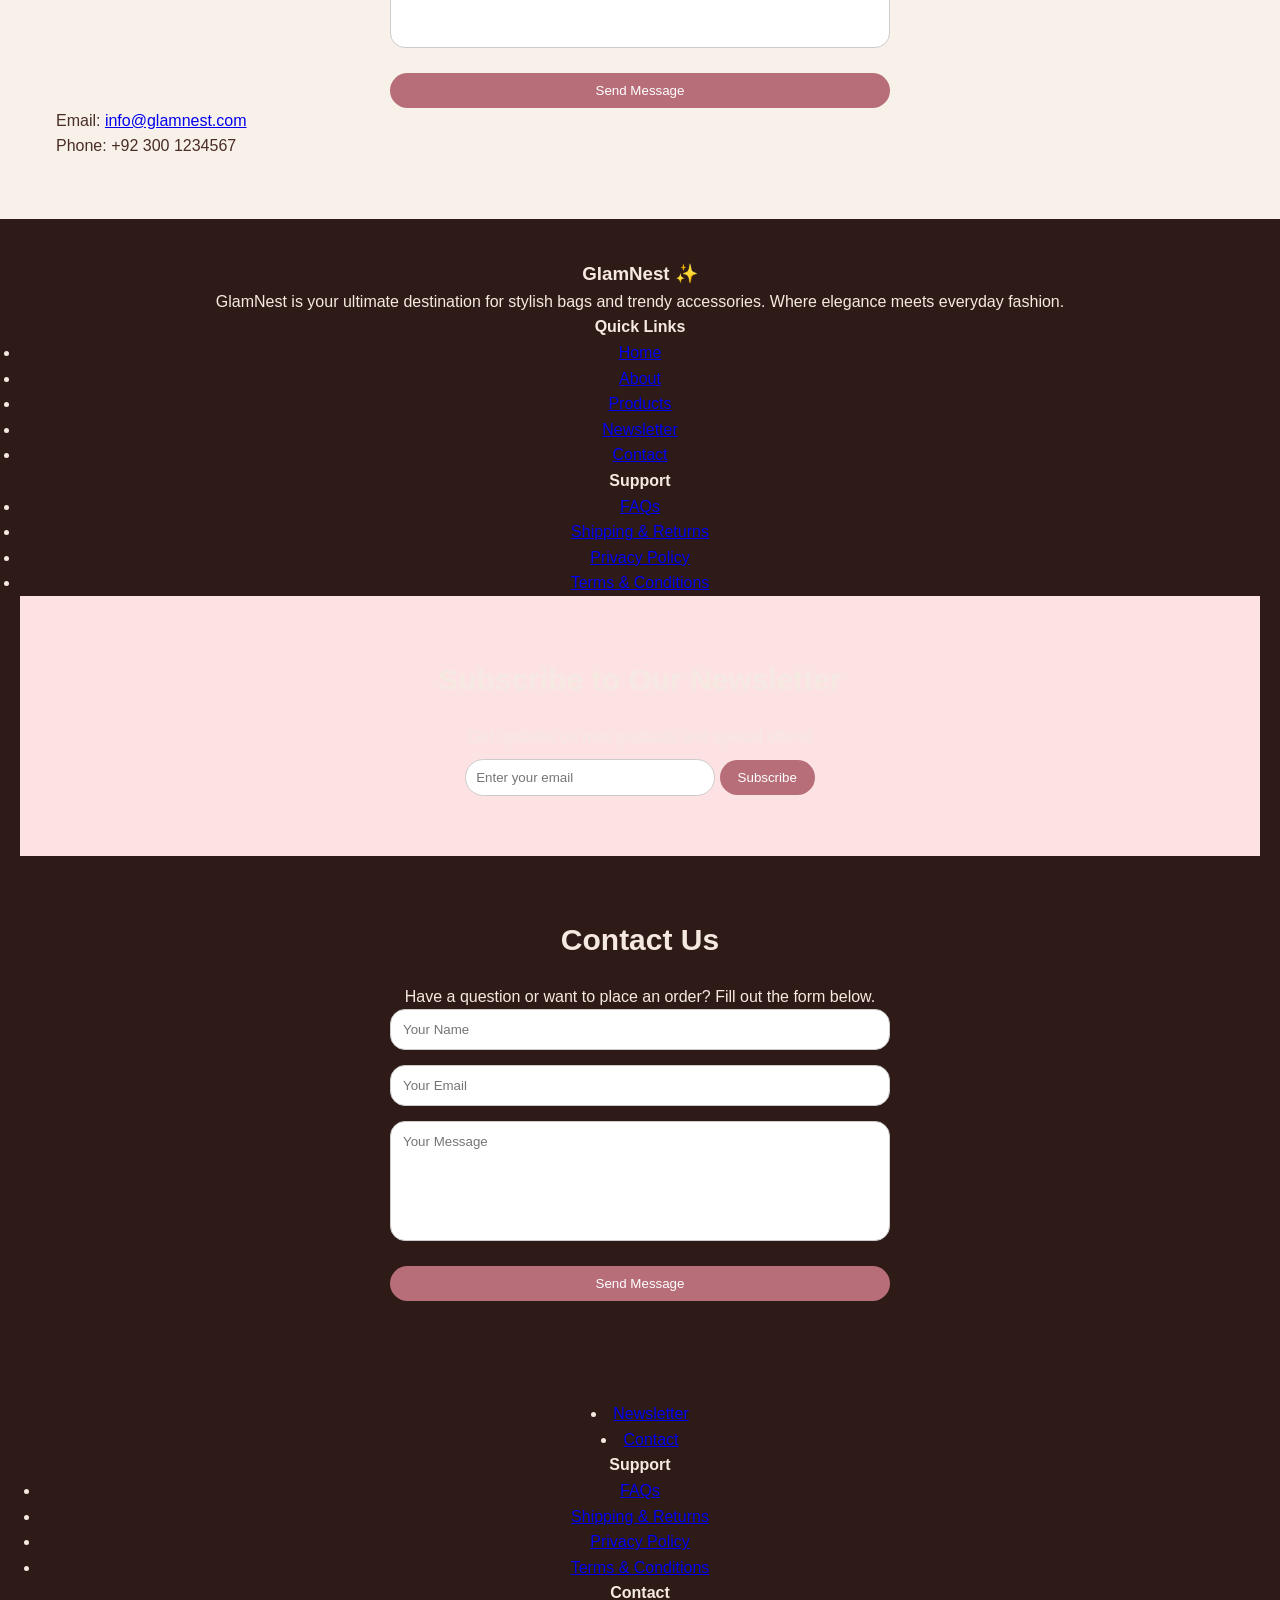
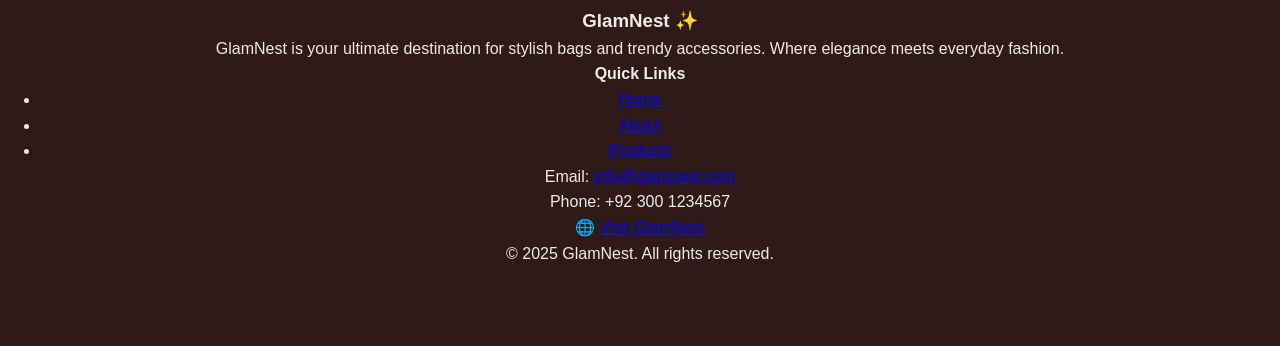
==== commit 35f62adb: "Update index.html" ====
--- a/index.html
+++ b/index.html
@@ -255,12 +255,89 @@
                 </ul>
             </div>
 
+            <section id="newsletter">
+        <div class="container">
+            <h2>Subscribe to Our Newsletter</h2>
+            <p>Get updates on new products and special offers!</p>
+            <input type="email" placeholder="Enter your email">
+            <button>Subscribe</button>
+        </div>
+    </section>
+
+    <!-- Contact Section -->
+    <section id="contact">
+        <div class="container">
+            <h2>Contact Us</h2>
+            <p>Have a question or want to place an order? Fill out the form below.</p>
+            <form>
+                <input 
+                    type="text"
+                    id="contact-name"
+                    placeholder="Your Name"
+                    maxlength="5"
+                    required
+                >
+                <input 
+                    type="email"
+                    id="contact-email"
+                    placeholder="Your Email"
+                    required
+                >
+                <textarea 
+                    id="contact-message"
+                    placeholder="Your Message"
+                    maxlength="5"
+                    required
+                ></textarea>
+                <button type="submit">Send Message</button>
+            </form>
+            <p id="contact-feedback"></p>
+        </div>
+    </section>
+
+     <footer class="site-footer">
+        <div class="footer-container">
+
+            <!-- Brand & Social -->
+            
+                    <li><a href="#newsletter">Newsletter</a></li>
+                    <li><a href="#contact">Contact</a></li>
+                </ul>
+            </div>
+
+            <!-- Support -->
+            <div class="footer-column">
+                <h4>Support</h4>
+                <ul>
+                    <li><a href="#">FAQs</a></li>
+                    <li><a href="#">Shipping & Returns</a></li>
+                    <li><a href="#">Privacy Policy</a></li>
+                    <li><a href="#">Terms & Conditions</a></li>
+                </ul>
+            </div>
+
             <!-- Contact -->
             <div class="footer-column">
-                <h4>Contact</h4>
+                <h4>Contact</h4><div class="footer-column">
+                <h3>GlamNest ✨</h3>
+                <p>GlamNest is your ultimate destination for stylish bags and trendy accessories. Where elegance meets everyday fashion.</p>
+                <div class="social-icons">
+                    <a href="https://www.instagram.com/madah_eric_official?igsh=MWFtazV2ajhrdzUydA%3D%3D&utm_source=qr" target="_blank"><i class="fab fa-instagram"></i></a>
+                    <a href="https://wa.me/923012928191" target="_blank"><i class="fab fa-whatsapp"></i></a>
+                    <a href="#"><i class="fab fa-facebook-f"></i></a>
+                </div>
+            </div>
+
+            <!-- Quick Links -->
+            <div class="footer-column">
+                <h4>Quick Links</h4>
+                <ul>
+                    <li><a href="#home">Home</a></li>
+                    <li><a href="#about">About</a></li>
+                    <li><a href="#products">Products</a></li>
                 <p>Email: <a href="mailto:info@glamnest.com">info@glamnest.com</a></p>
                 <p>Phone: +92 300 1234567</p>
-                <p>🌐 <a href="https://MadahGenzi30.github.io/glamnest/" target="_blank">Visit GlamNest on Github</a></p>
+                <p>🌐 <a href="https://MadahGenzi30.github.io/glamnest/" target="_blank">Visit GlamNest</a></p>
             </div>
 
         </div>
@@ -293,3 +370,4 @@
 </html>
 
 
+
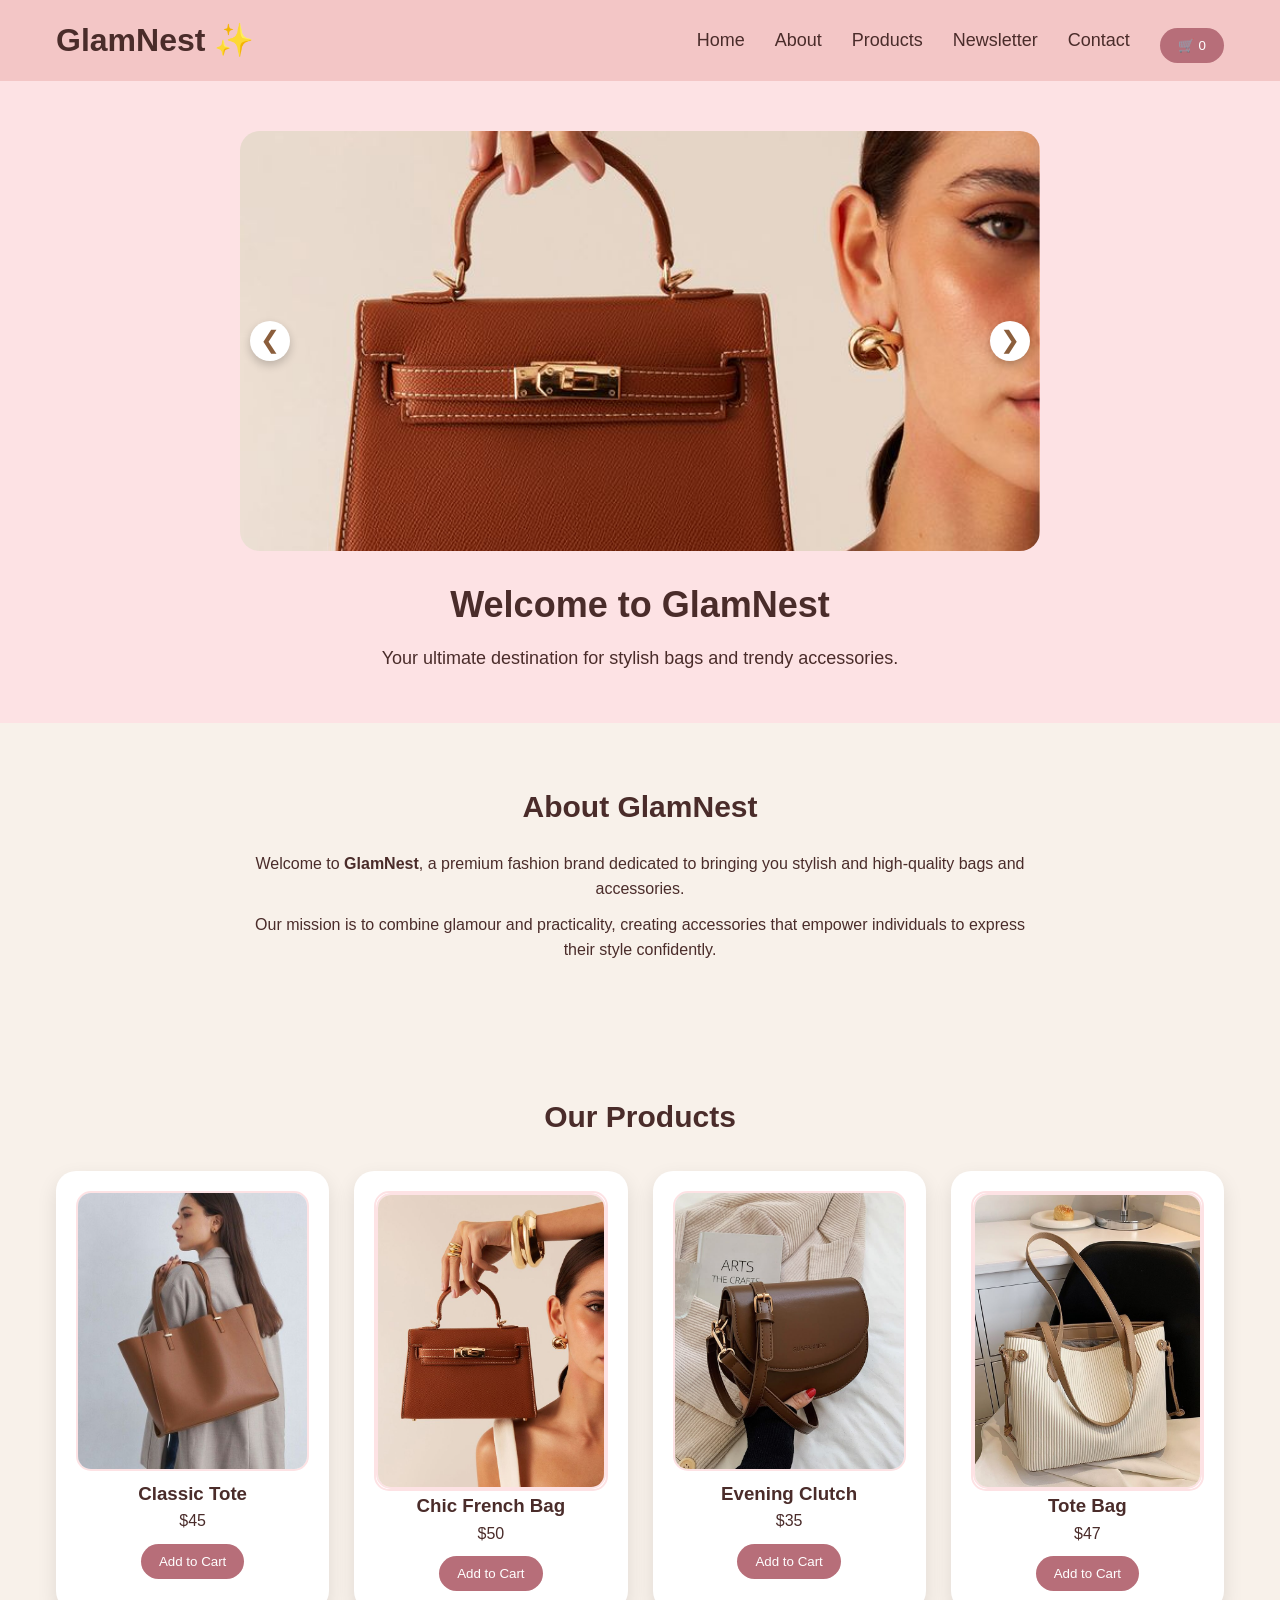
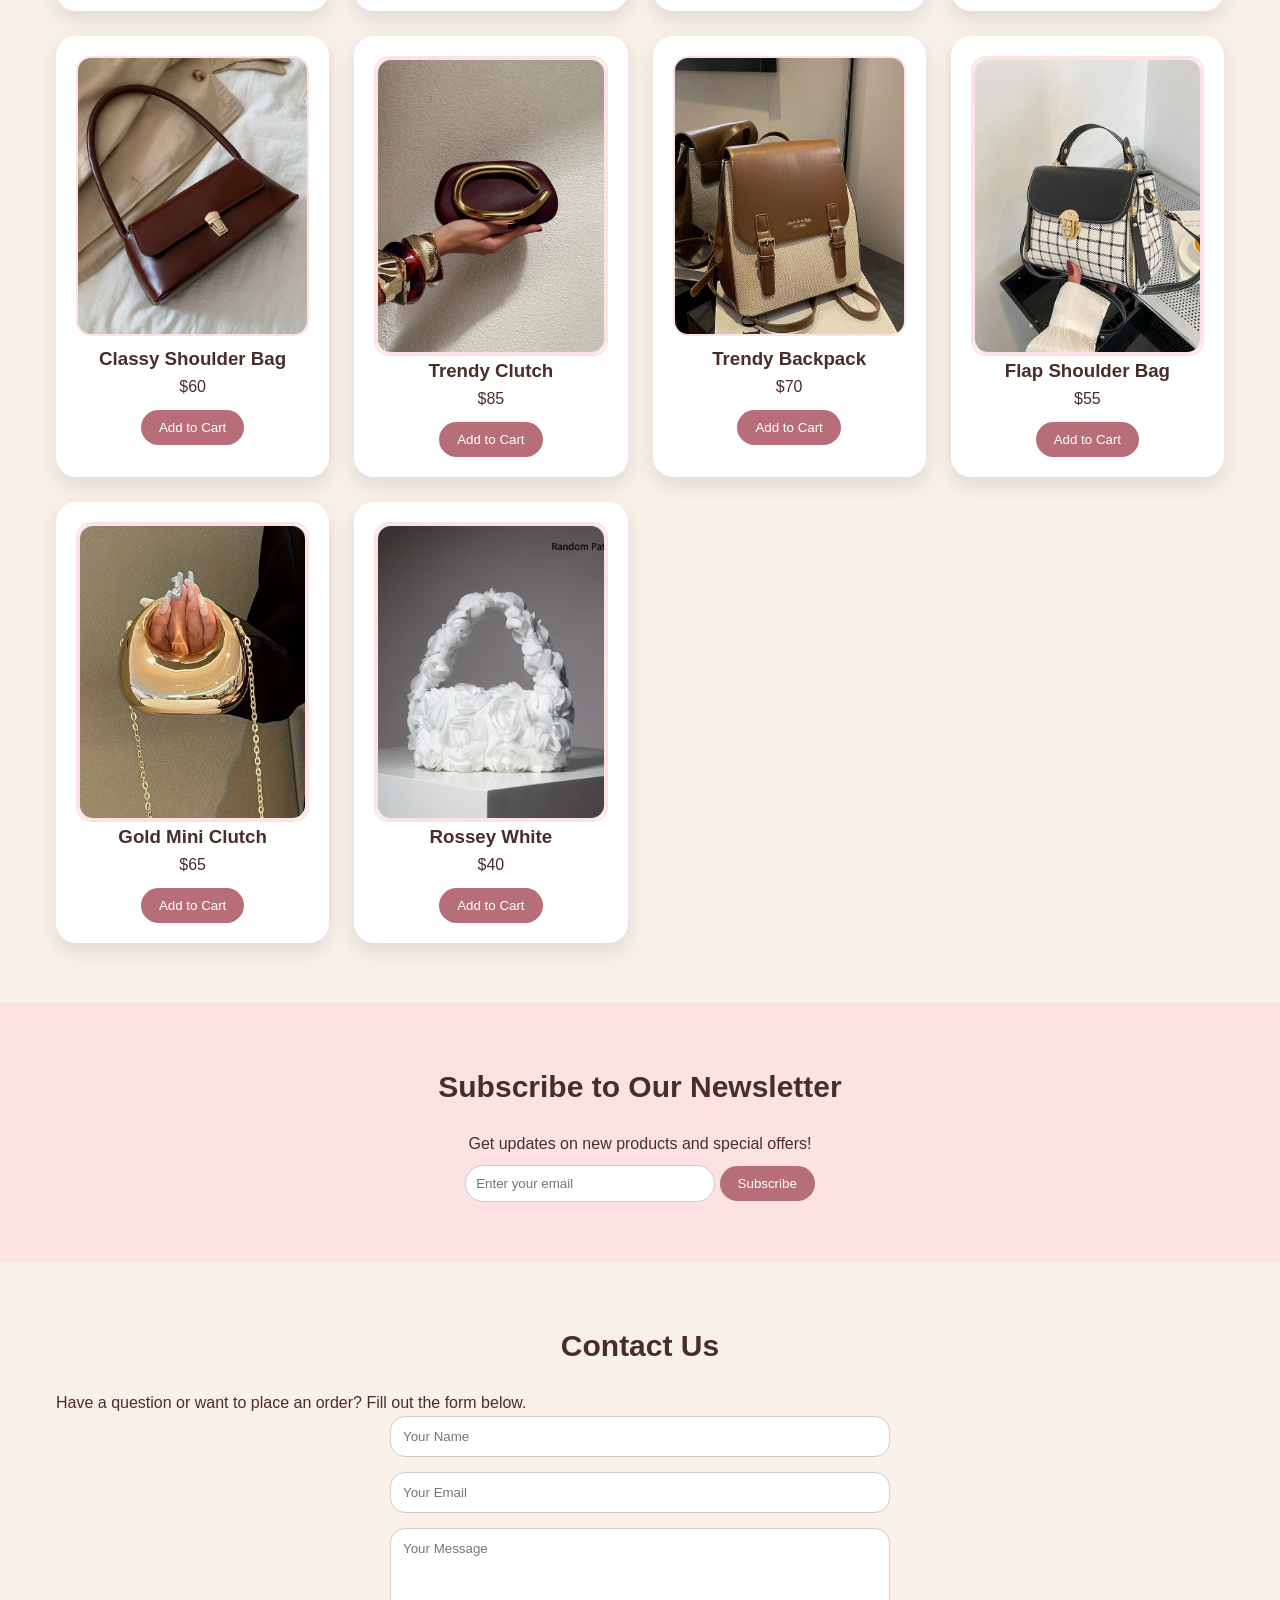
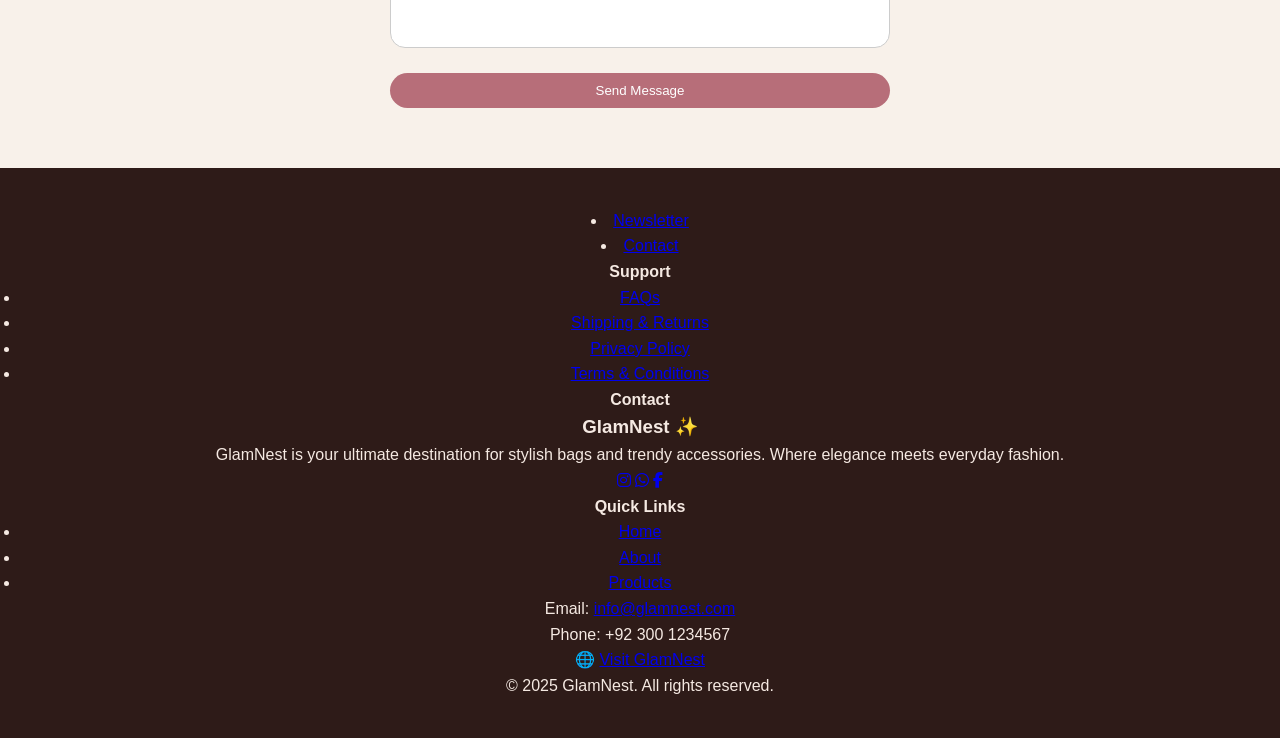
==== commit 9afc69ea: "Update index.html" ====
--- a/index.html
+++ b/index.html
@@ -4,10 +4,11 @@
     <meta charset="UTF-8">
     <meta name="viewport" content="width=device-width, initial-scale=1.0">
     <title>GlamNest - Stylish Bags & Accessories</title>
-    
+
     <link rel="stylesheet" href="style.css">
-    <link rel="icon" type="image/png" href="logo\logo.png">
-    <link rel="apple-touch-icon" href="logo\logo.png">
+    <link rel="stylesheet" href="https://cdnjs.cloudflare.com/ajax/libs/font-awesome/6.5.1/css/all.min.css">
+    <link rel="icon" type="image/png" href="logo/logo.png">
+    <link rel="apple-touch-icon" href="logo/logo.png">
 </head>
 <body>
 
@@ -24,8 +25,7 @@
                     <li><a href="#contact">Contact</a></li>
                     <li>
                         <button class="cart-btn" onclick="window.location.href='cart.html'">
-                            🛒
-                            <span id="cart-count">0</span>
+                            🛒 <span id="cart-count">0</span>
                         </button>
                     </li>
                 </ul>
@@ -47,7 +47,6 @@
                 <img class="slide" src="images/bag9.avif" alt="Bag 9">
                 <img class="slide" src="images/bag10.avif" alt="Bag 10">
             </div>
-
             <span class="prev">&#10094;</span>
             <span class="next">&#10095;</span>
         </div>
@@ -77,7 +76,6 @@
     <section id="products">
         <div class="container">
             <h2>Our Products</h2>
-
             <div class="product-grid">
 
                 <!-- Product 1: Classic Tote -->
@@ -86,7 +84,6 @@
                     <h3>Classic Tote</h3>
                     <p>$45</p>
                     <button onclick="addToCart('Classic Tote', 45, 'images/bag1.jfif')">Add to Cart</button>
-
                 </div>
 
                 <!-- Product 2: Chic French Bag (video) -->
@@ -98,7 +95,6 @@
                     <h3>Chic French Bag</h3>
                     <p>$50</p>
                     <button onclick="addToCart('Classic Tote', 45, 'images/bag1.jfif')">Add to Cart</button>
-
                 </div>
 
                 <!-- Product 3: Evening Clutch -->
@@ -107,7 +103,6 @@
                     <h3>Evening Clutch</h3>
                     <p>$35</p>
                     <button onclick="addToCart('Evening Clutch', 35, 'images/bag3.jfif')">Add to Cart</button>
-
                 </div>
 
                 <!-- Product 4: Tote Bag (video) -->
@@ -119,7 +114,6 @@
                     <h3>Tote Bag</h3>
                     <p>$47</p>
                     <button onclick="addToCart('Classic Tote', 45, 'images/bag1.jfif')">Add to Cart</button>
-
                 </div>
 
                 <!-- Product 5: Classy Shoulder Bag -->
@@ -128,7 +122,6 @@
                     <h3>Classy Shoulder Bag</h3>
                     <p>$60</p>
                     <button onclick="addToCart('Classic Tote', 45, 'images/bag1.jfif')">Add to Cart</button>
-
                 </div>
 
                 <!-- Product 6: Trendy Clutch (video) -->
@@ -140,7 +133,6 @@
                     <h3>Trendy Clutch</h3>
                     <p>$85</p>
                     <button onclick="addToCart('Classic Tote', 45, 'images/bag1.jfif')">Add to Cart</button>
-
                 </div>
 
                 <!-- Product 7: Trendy Backpack -->
@@ -149,7 +141,6 @@
                     <h3>Trendy Backpack</h3>
                     <p>$70</p>
                     <button onclick="addToCart('Classic Tote', 45, 'images/bag1.jfif')">Add to Cart</button>
-
                 </div>
 
                 <!-- Product 8: Flap Shoulder Bag (video) -->
@@ -161,7 +152,6 @@
                     <h3>Flap Shoulder Bag</h3>
                     <p>$55</p>
                     <button onclick="addToCart('Classic Tote', 45, 'images/bag1.jfif')">Add to Cart</button>
-                   
                 </div>
 
                 <!-- Product 9: Gold Mini Clutch (video) -->
@@ -173,7 +163,6 @@
                     <h3>Gold Mini Clutch</h3>
                     <p>$65</p>
                     <button onclick="addToCart('Classic Tote', 45, 'images/bag1.jfif')">Add to Cart</button>
-
                 </div>
 
                 <!-- Product 10: Rossey White (video) -->
@@ -185,7 +174,6 @@
                     <h3>Rossey White</h3>
                     <p>$40</p>
                     <button onclick="addToCart('Classic Tote', 45, 'images/bag1.jfif')">Add to Cart</button>
-
                 </div>
 
             </div>
@@ -194,68 +182,6 @@
 
     <!-- Newsletter Section -->
     <section id="newsletter">
-        <div class="container">
-            <h2>Subscribe to Our Newsletter</h2>
-            <p>Get updates on new products and special offers!</p>
-            <input type="email" placeholder="Enter your email">
-            <button>Subscribe</button>
-        </div>
-    </section>
-
-    <!-- Contact Section -->
-    <section id="contact">
-        <div class="container">
-            <h2>Contact Us</h2>
-            <p>Have a question or want to place an order? Fill out the form below.</p>
-            <form>
-                <input type="text" placeholder="Your Name" required>
-                <input type="email" placeholder="Your Email" required>
-                <textarea placeholder="Your Message" required></textarea>
-                <button type="submit">Send Message</button>
-            </form>
-            <p>Email: <a href="mailto:info@glamnest.com">info@glamnest.com</a></p>
-            <p>Phone: +92 300 1234567</p>
-        </div>
-    </section>
-
-    <footer class="site-footer">
-        <div class="footer-container">
-
-            <!-- Brand & Social -->
-            <div class="footer-column">
-                <h3>GlamNest ✨</h3>
-                <p>GlamNest is your ultimate destination for stylish bags and trendy accessories. Where elegance meets everyday fashion.</p>
-                <div class="social-icons">
-                    <a href="https://www.instagram.com/madah_eric_official?igsh=MWFtazV2ajhrdzUydA%3D%3D&utm_source=qr" target="_blank"><i class="fab fa-instagram"></i></a>
-                    <a href="https://wa.me/923012928191" target="_blank"><i class="fab fa-whatsapp"></i></a>
-                    <a href="#"><i class="fab fa-facebook-f"></i></a>
-                </div>
-            </div>
-
-            <!-- Quick Links -->
-            <div class="footer-column">
-                <h4>Quick Links</h4>
-                <ul>
-                    <li><a href="#home">Home</a></li>
-                    <li><a href="#about">About</a></li>
-                    <li><a href="#products">Products</a></li>
-                    <li><a href="#newsletter">Newsletter</a></li>
-                    <li><a href="#contact">Contact</a></li>
-                </ul>
-            </div>
-
-            <!-- Support -->
-            <div class="footer-column">
-                <h4>Support</h4>
-                <ul>
-                    <li><a href="#">FAQs</a></li>
-                    <li><a href="#">Shipping & Returns</a></li>
-                    <li><a href="#">Privacy Policy</a></li>
-                    <li><a href="#">Terms & Conditions</a></li>
-                </ul>
-            </div>
-
-            <section id="newsletter">
         <div class="container">
             <h2>Subscribe to Our Newsletter</h2>
             <p>Get updates on new products and special offers!</p>
@@ -295,7 +221,8 @@
         </div>
     </section>
 
-     <footer class="site-footer">
+    <!-- Footer Section -->
+    <footer class="site-footer">
         <div class="footer-container">
 
             <!-- Brand & Social -->
@@ -346,6 +273,7 @@
         </div>
     </footer>
 
+    <!-- Scripts -->
     <script src="script.js"></script>
     <script>
         document.querySelectorAll(".media-frame").forEach(frame => {
@@ -368,6 +296,3 @@
 
 </body>
 </html>
-
-
-
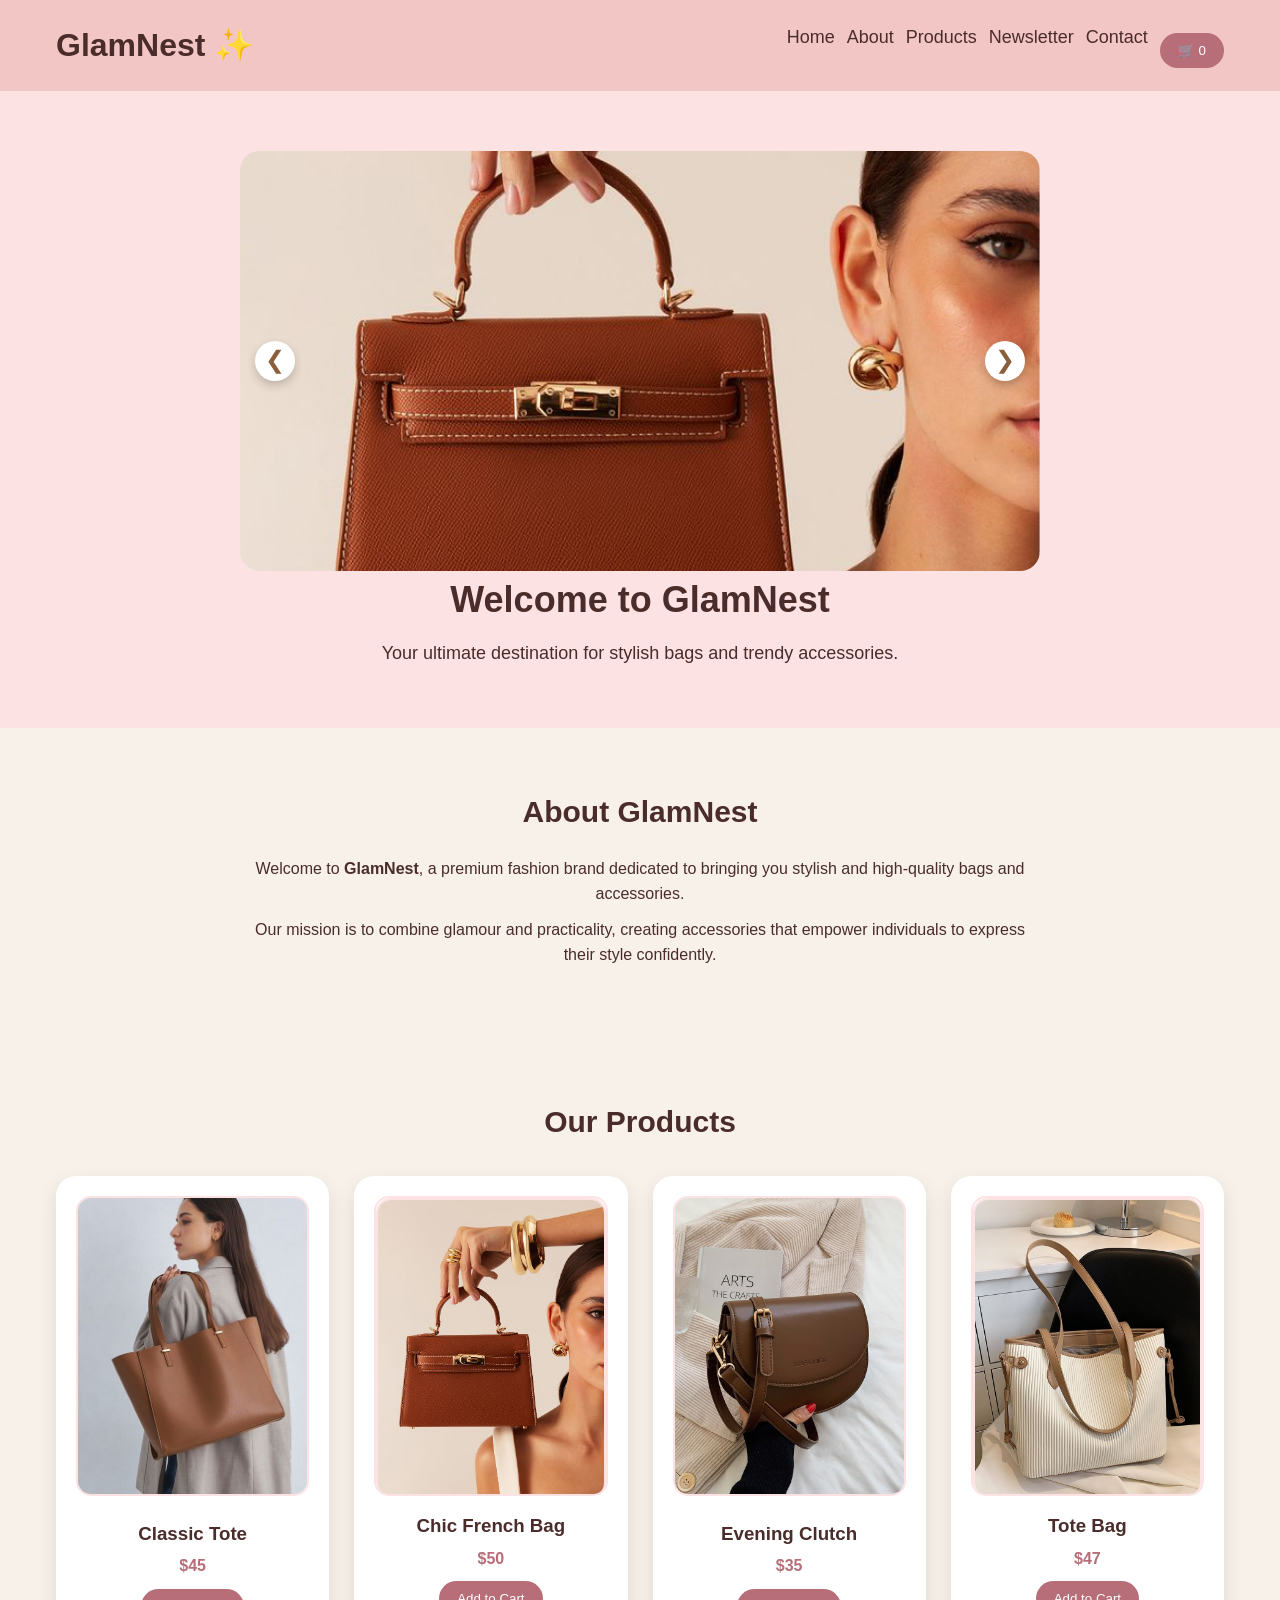
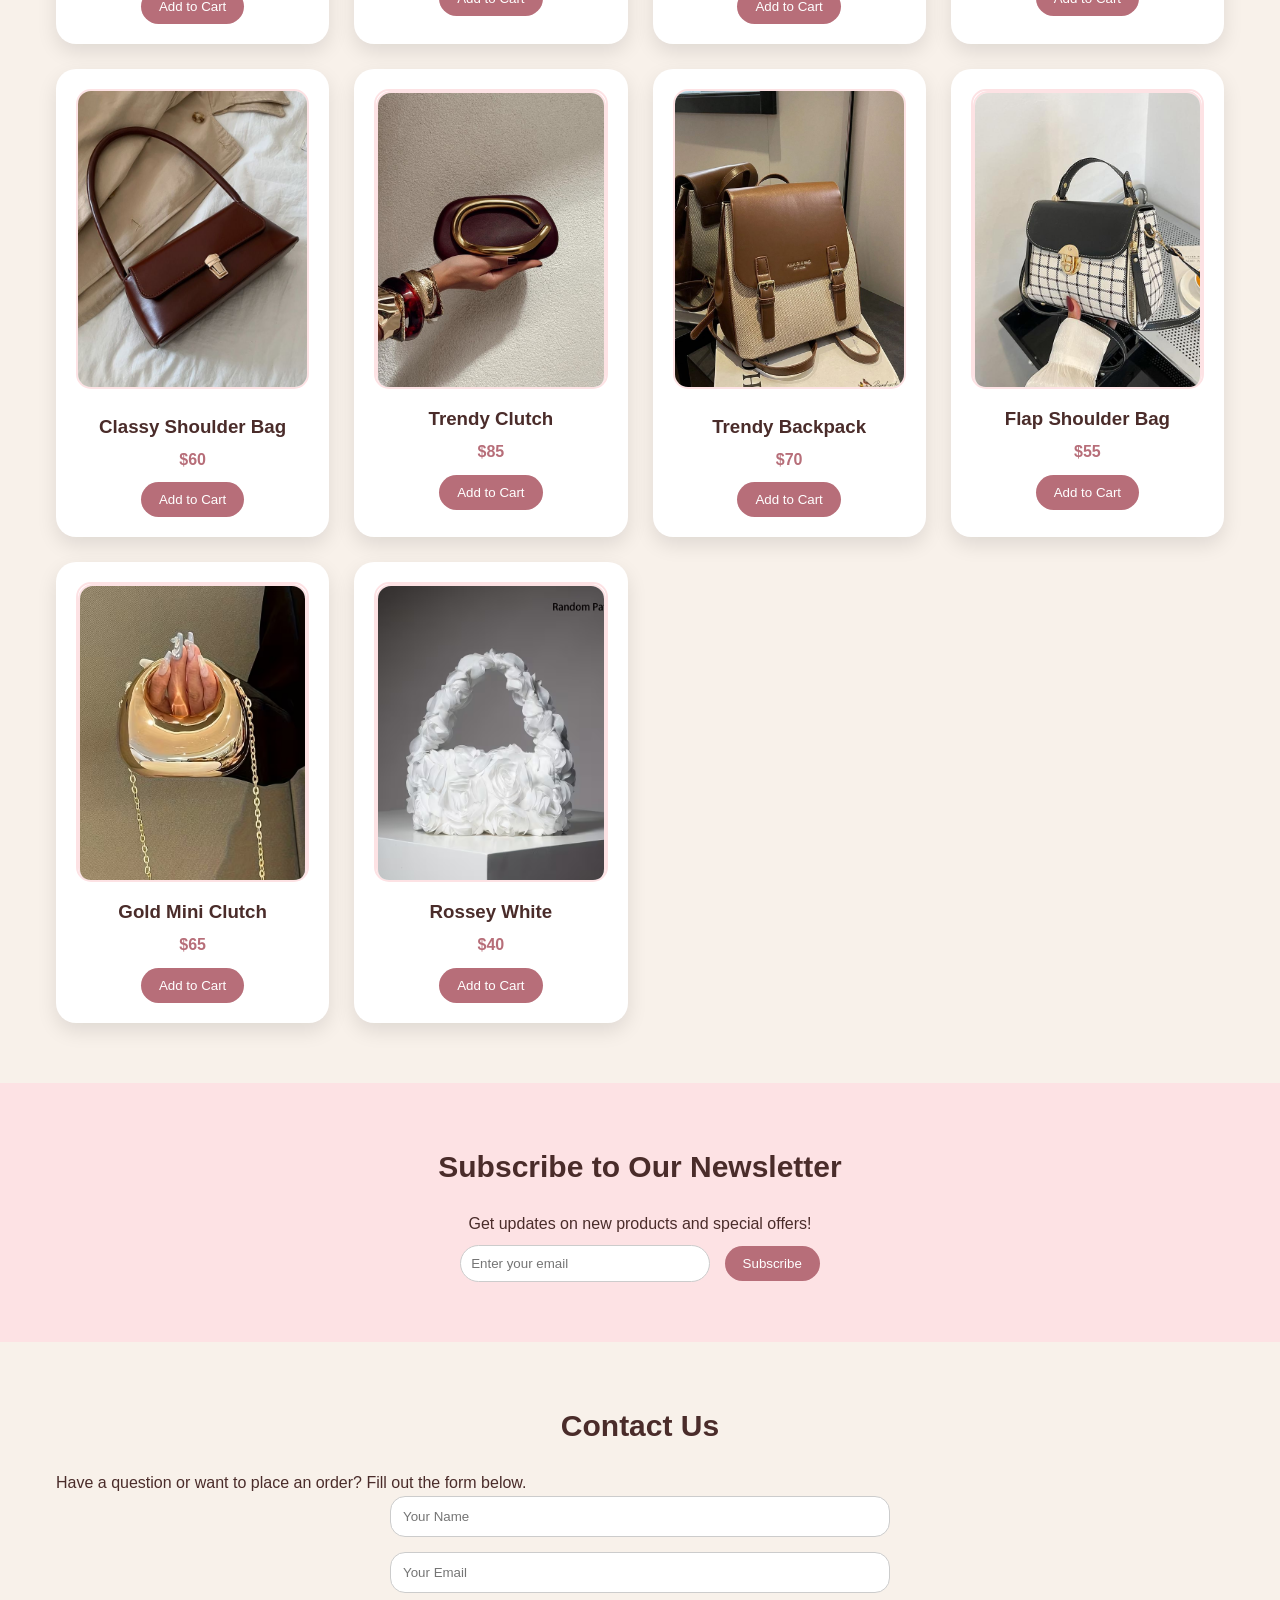
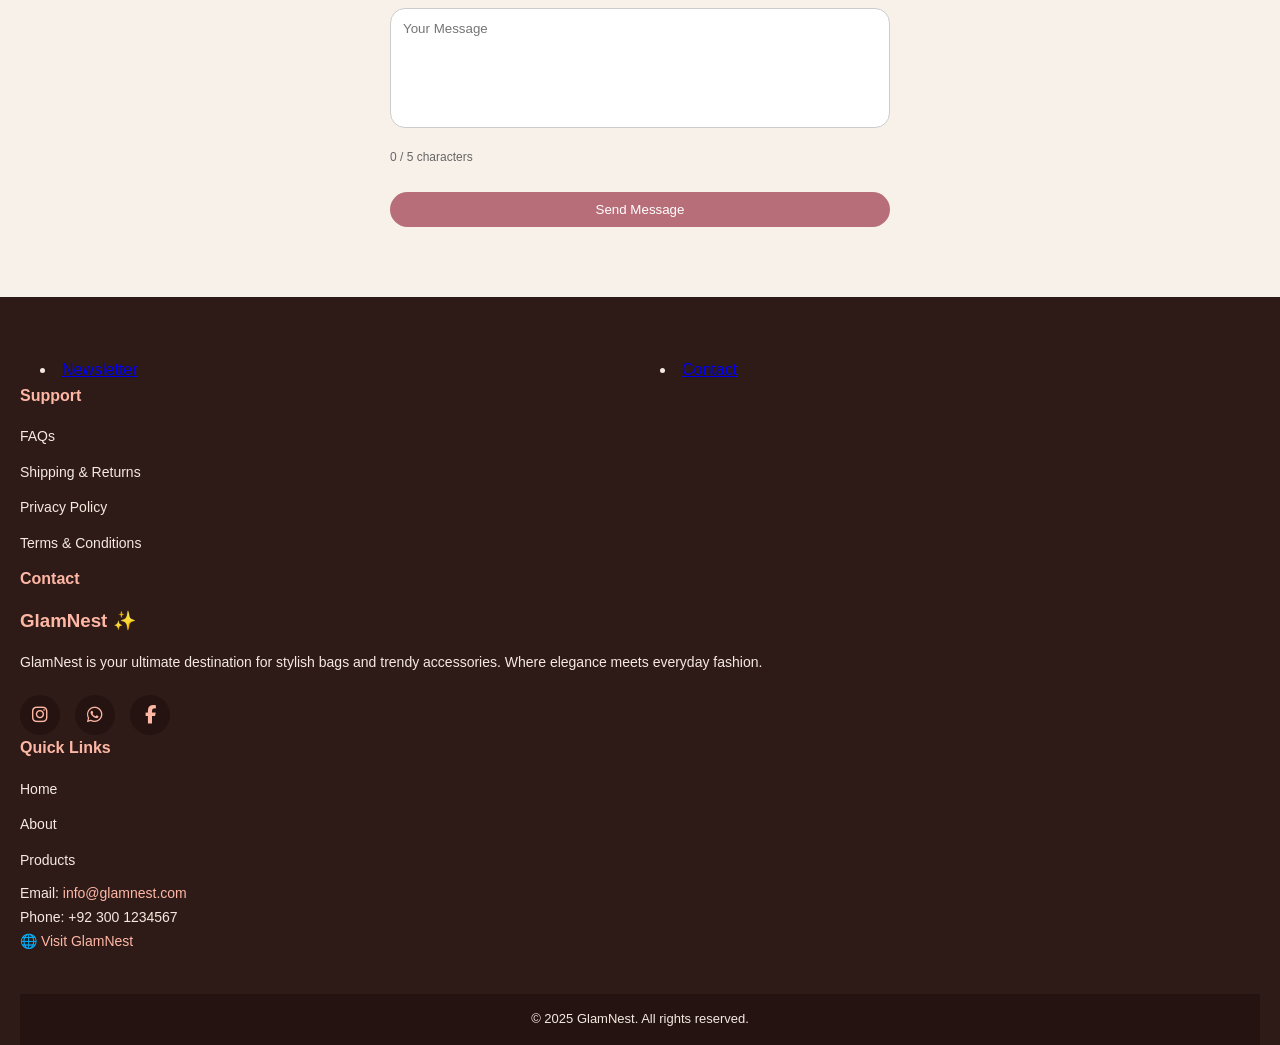
==== commit 705eebd2: "Update index.html" ====
--- a/index.html
+++ b/index.html
@@ -4,9 +4,8 @@
     <meta charset="UTF-8">
     <meta name="viewport" content="width=device-width, initial-scale=1.0">
     <title>GlamNest - Stylish Bags & Accessories</title>
-
     <link rel="stylesheet" href="style.css">
-    <link rel="stylesheet" href="https://cdnjs.cloudflare.com/ajax/libs/font-awesome/6.5.1/css/all.min.css">
+    <link rel="stylesheet"href="https://cdnjs.cloudflare.com/ajax/libs/font-awesome/6.5.1/css/all.min.css">
     <link rel="icon" type="image/png" href="logo/logo.png">
     <link rel="apple-touch-icon" href="logo/logo.png">
 </head>
@@ -83,7 +82,7 @@
                     <img src="images/bag1.jfif" alt="Classic Tote">
                     <h3>Classic Tote</h3>
                     <p>$45</p>
-                    <button onclick="addToCart('Classic Tote', 45, 'images/bag1.jfif')">Add to Cart</button>
+                    <button onclick="addToCart(event, 'Classic Tote', 45, 'images/bag1.jfif')">Add to Cart</button>
                 </div>
 
                 <!-- Product 2: Chic French Bag (video) -->
@@ -94,7 +93,7 @@
                     </div>
                     <h3>Chic French Bag</h3>
                     <p>$50</p>
-                    <button onclick="addToCart('Classic Tote', 45, 'images/bag1.jfif')">Add to Cart</button>
+                    <button onclick="addToCart('Chic French Bag', 50, 'images/bag1.jfif')">Add to Cart</button>
                 </div>
 
                 <!-- Product 3: Evening Clutch -->
@@ -113,7 +112,7 @@
                     </div>
                     <h3>Tote Bag</h3>
                     <p>$47</p>
-                    <button onclick="addToCart('Classic Tote', 45, 'images/bag1.jfif')">Add to Cart</button>
+                    <button onclick="addToCart('Tote Bag', 47, 'images/bag1.jfif')">Add to Cart</button>
                 </div>
 
                 <!-- Product 5: Classy Shoulder Bag -->
@@ -121,7 +120,7 @@
                     <img src="images/bag5.jfif" alt="Classy Shoulder Bag">
                     <h3>Classy Shoulder Bag</h3>
                     <p>$60</p>
-                    <button onclick="addToCart('Classic Tote', 45, 'images/bag1.jfif')">Add to Cart</button>
+                    <button onclick="addToCart('Classy Shoulder Bag', 60, 'images/bag1.jfif')">Add to Cart</button>
                 </div>
 
                 <!-- Product 6: Trendy Clutch (video) -->
@@ -132,7 +131,7 @@
                     </div>
                     <h3>Trendy Clutch</h3>
                     <p>$85</p>
-                    <button onclick="addToCart('Classic Tote', 45, 'images/bag1.jfif')">Add to Cart</button>
+                    <button onclick="addToCart('Trendy Clutch', 85, 'images/bag1.jfif')">Add to Cart</button>
                 </div>
 
                 <!-- Product 7: Trendy Backpack -->
@@ -140,7 +139,7 @@
                     <img src="images/bag7.jfif" alt="Trendy Backpack">
                     <h3>Trendy Backpack</h3>
                     <p>$70</p>
-                    <button onclick="addToCart('Classic Tote', 45, 'images/bag1.jfif')">Add to Cart</button>
+                    <button onclick="addToCart('Trendy Backpack', 70, 'images/bag1.jfif')">Add to Cart</button>
                 </div>
 
                 <!-- Product 8: Flap Shoulder Bag (video) -->
@@ -151,7 +150,7 @@
                     </div>
                     <h3>Flap Shoulder Bag</h3>
                     <p>$55</p>
-                    <button onclick="addToCart('Classic Tote', 45, 'images/bag1.jfif')">Add to Cart</button>
+                    <button onclick="addToCart('Flap Shoulder Bag', 55, 'images/bag1.jfif')">Add to Cart</button>
                 </div>
 
                 <!-- Product 9: Gold Mini Clutch (video) -->
@@ -162,7 +161,7 @@
                     </div>
                     <h3>Gold Mini Clutch</h3>
                     <p>$65</p>
-                    <button onclick="addToCart('Classic Tote', 45, 'images/bag1.jfif')">Add to Cart</button>
+                    <button onclick="addToCart('Gold Mini Clutch', 65, 'images/bag1.jfif')">Add to Cart</button>
                 </div>
 
                 <!-- Product 10: Rossey White (video) -->
@@ -173,7 +172,7 @@
                     </div>
                     <h3>Rossey White</h3>
                     <p>$40</p>
-                    <button onclick="addToCart('Classic Tote', 45, 'images/bag1.jfif')">Add to Cart</button>
+                    <button onclick="addToCart('Rossey White', 40, 'images/bag1.jfif')">Add to Cart</button>
                 </div>
 
             </div>
@@ -215,13 +214,15 @@
                     maxlength="5"
                     required
                 ></textarea>
+                <small id="char-count">0 / 5 characters</small>
+
                 <button type="submit">Send Message</button>
             </form>
             <p id="contact-feedback"></p>
         </div>
     </section>
 
-    <!-- Footer Section -->
+     <!-- Footer Section -->
     <footer class="site-footer">
         <div class="footer-container">
 
@@ -275,24 +276,7 @@
 
     <!-- Scripts -->
     <script src="script.js"></script>
-    <script>
-        document.querySelectorAll(".media-frame").forEach(frame => {
-            const poster = frame.querySelector(".video-poster");
-            const video = frame.querySelector(".auto-video");
-            video.pause();
-            video.currentTime = 0;
-            frame.addEventListener("mouseenter", () => {
-                poster.style.display = "none";
-                video.currentTime = 0;
-                video.play();
-            });
-            frame.addEventListener("mouseleave", () => {
-                video.pause();
-                video.currentTime = 0;
-                poster.style.display = "block";
-            });
-        });
-    </script>
-
+      
 </body>
 </html>
+
--- a/style.css
+++ b/style.css
@@ -1,5 +1,5 @@
 /* ==============================
-   GLOBAL RESET & FIXES
+   GLOBAL STYLES
    ============================== */
 * {
     margin: 0;
@@ -8,35 +8,31 @@
     font-family: 'Poppins', sans-serif, "Segoe UI Emoji", "Apple Color Emoji", "Noto Color Emoji";
 }
 
-/* IMPORTANT MOBILE FIX */
-html, body {
-    width: 100%;
-    overflow-x: hidden;
-}
-
 /* Body */
 body {
-    background-color: #f8f1ea;
+    background-color: #f8f1ea; /* beige */
     color: #4a2c2a;
     line-height: 1.6;
 }
 
-/* ==============================
-   CONTAINER
-   ============================== */
+html, body {
+    width: 100%;
+    overflow-x: hidden;
+}
+
+/* Container */
 .container {
-    width: 100%;
     max-width: 1200px;
+    width: 100%;
     margin: auto;
     padding: 0 16px;
 }
 
-/* ==============================
-   HEADER
-   ============================== */
+
+/* Header */
 header {
-    background-color: #f3c6c6;
-    padding: 15px 0;
+    background-color: #f3c6c6; /* soft pink */
+    padding: 20px;
 }
 
 header h1 {
@@ -44,25 +40,20 @@
     font-size: 32px;
 }
 
-/* Header layout */
-header .container {
-    display: flex;
-    justify-content: space-between;
-    align-items: center;
-    flex-wrap: wrap; /* MOBILE FIX */
-}
-
 /* Navigation */
+
+
 nav ul {
+    display: flex;
+    flex-wrap: wrap;
+    gap: 12px;
+    padding: 0;
+    justify-content: center;
     list-style: none;
-    display: flex;
-    align-items: center;
-    gap: 30px;
-    flex-wrap: wrap; /* MOBILE FIX */
 }
 
 nav a {
-    text-decoration: none;
+     text-decoration: none;
     color: #4a2c2a;
     font-weight: 500;
     font-size: 18px;
@@ -71,6 +62,13 @@
 
 nav a:hover {
     color: #b76e79;
+}
+
+/* Header layout */
+header .container {
+    display: flex;
+    justify-content: space-between;
+    align-items: center;
 }
 
 /* ==============================
@@ -78,9 +76,10 @@
    ============================== */
 .hero {
     background-color: #fde2e4;
-    padding: 50px 15px;
-    text-align: center;
-}
+    padding: 60px 20px;
+    text-align: center;
+}
+
 
 .hero-text h2 {
     font-size: 36px;
@@ -91,32 +90,31 @@
     font-size: 18px;
 }
 
-/* ==============================
-   SLIDESHOW
-   ============================== */
+/* HERO SLIDESHOW */
 .slideshow-container {
     position: relative;
-    width: 100%;
+    width: 90%;
     max-width: 800px;
     height: 420px;
-    margin: 0 auto 25px;
+    margin: 0 auto;
     overflow: hidden;
     border-radius: 20px;
 }
 
 .slides-wrapper {
     display: flex;
+    width: 100%;
     height: 100%;
     transition: transform 0.7s ease-in-out;
 }
 
-.slide {
+.slides-wrapper .slide {
     min-width: 100%;
     height: 100%;
     object-fit: cover;
 }
 
-/* Arrows */
+/* HERO SLIDESHOW ARROWS */
 .slideshow-container .prev,
 .slideshow-container .next {
     position: absolute;
@@ -129,12 +127,95 @@
     height: 40px;
     border-radius: 50%;
     cursor: pointer;
+    user-select: none;
     z-index: 10;
     box-shadow: 0 4px 10px rgba(0,0,0,0.2);
-}
-
-.slideshow-container .prev { left: 10px; }
-.slideshow-container .next { right: 10px; }
+    transition: background-color 0.3s, transform 0.3s;
+}
+
+.slideshow-container .prev:hover,
+.slideshow-container .next:hover {
+    background-color: #f0f0f0;
+    transform: translateY(-50%) scale(1.1);
+}
+
+.slideshow-container .prev { left: 15px; }
+.slideshow-container .next { right: 15px; }
+
+/* Responsive adjustments for arrows */
+@media screen and (max-width: 768px) {
+    .slideshow-container .prev,
+    .slideshow-container .next {
+        font-size: 20px;
+        padding: 8px;
+    }
+}
+
+@media screen and (max-width: 480px) {
+    .slideshow-container .prev,
+    .slideshow-container .next {
+        font-size: 18px;
+        padding: 6px;
+    }
+}
+
+.media-frame {
+    position: relative;
+    width: 100%;
+    height: 300px;
+    border-radius: 15px;
+    border: 2px solid #fde2e4;
+    overflow: hidden;
+    transition: transform 0.3s, border-color 0.3s;
+}
+
+.media-frame:hover {
+    transform: scale(1.05);
+    border-color: #f3c6c6;
+}
+
+/* Images and videos inside frame */
+.media-frame img,
+.media-frame video {
+    width: 100%;
+    height: 100%;
+    object-fit: cover;
+    display: block;
+    border-radius: 15px;
+}
+
+/* Poster on top */
+.video-poster {
+    position: absolute;
+    inset: 0;
+    z-index: 2;
+    width: 100%;
+    height: 100%;
+    object-fit: cover;
+    display: block;
+    border-radius: 15px;
+    transition: opacity 0.3s ease-in-out;
+}
+
+/* Video underneath */
+.auto-video {
+    position: absolute;
+    inset: 0;
+    z-index: 1;
+    width: 100%;
+    height: 100%;
+    object-fit: cover;
+    border-radius: 15px;
+}
+
+/* Hover effect to hide poster and reveal video */
+.media-frame:hover .video-poster {
+    opacity: 0;
+}
+/* ==============================
+   MEDIA FRAME (IMAGE + VIDEO)
+   ============================== */
+
 
 /* ==============================
    SECTIONS
@@ -156,9 +237,7 @@
     margin: 10px auto;
 }
 
-/* ==============================
-   PRODUCTS
-   ============================== */
+/* Products */
 .product-grid {
     display: grid;
     grid-template-columns: repeat(auto-fit, minmax(220px, 1fr));
@@ -176,52 +255,74 @@
 }
 
 .product-card:hover {
-    transform: translateY(-6px); /* reduced to avoid overflow */
+    transform: translateY(-8px);
 }
 
 .product-card img {
     width: 100%;
-    height: 280px;
+    height: 300px;
     object-fit: cover;
     border-radius: 15px;
     border: 2px solid #fde2e4;
-}
-
-/* ==============================
-   IMAGE + VIDEO FRAME
-   ============================== */
-.media-frame {
-    position: relative;
-    width: 100%;
-    height: 300px;
-    border-radius: 15px;
-    border: 2px solid #fde2e4;
-    overflow: hidden;
-}
-
-.media-frame img,
-.media-frame video {
-    width: 100%;
-    height: 100%;
-    object-fit: cover;
-    border-radius: 15px;
-}
-
-.video-poster {
-    position: absolute;
-    inset: 0;
-    z-index: 2;
-}
-
-.auto-video {
-    position: absolute;
-    inset: 0;
-    z-index: 1;
-}
-
-/* ==============================
-   BUTTONS
-   ============================== */
+    transition: transform 0.3s, border-color 0.3s;
+}
+
+.product-card img:hover {
+    transform: scale(1.05);
+    border-color: #f3c6c6;
+}
+
+.product-card h3 {
+    margin: 15px 0 5px;
+}
+
+.product-card p {
+    font-weight: bold;
+    color: #b76e79;
+}
+.cart-button{
+ display: flex;
+    align-items: center;
+    gap: 8px;
+    background-color: #b07d83; /* Muted dark pink/brown from image */
+    color: white;
+    padding: 8px 25px;
+    border-radius: 50px; /* Makes it a pill shape */
+    border: 1.5px solid #222; /* Dark border outline */
+    box-shadow: 0 4px 10px rgba(0, 0, 0, 0.3); /* The drop shadow from pic */
+    cursor: pointer;
+    font-weight: bold;
+    transition: transform 0.2s, background-color 0.2s;
+}
+
+.cart-button:hover {
+    background-color: #9c686f;
+    transform: translateY(-2px);
+}
+
+.cart-button i, .cart-icon {
+    font-size: 18px;
+}
+
+.cart-count {
+    font-size: 16px;
+}
+
+.cart-section {
+    display: flex;
+    justify-content: center;
+    align-items: center;
+    min-height: 70vh;
+}
+
+/* Main cart box */
+.cart-box {
+    background-color: #fff;
+    width: 100%;
+    padding: 40px;
+    border-radius: 25px;
+    box-shadow: 0 10px 30px rgba(0,0,0,0.1);
+}
 button {
     background-color: #b76e79;
     color: white;
@@ -235,10 +336,7 @@
 button:hover {
     background-color: #9c4f5a;
 }
-
-/* ==============================
-   NEWSLETTER
-   ============================== */
+/* Newsletter */
 #newsletter {
     background-color: #fde2e4;
     text-align: center;
@@ -249,11 +347,10 @@
     width: 250px;
     border-radius: 20px;
     border: 1px solid #ccc;
-}
-
-/* ==============================
-   CONTACT
-   ============================== */
+    margin-right: 10px;
+}
+
+/* Contact */
 #contact form {
     max-width: 500px;
     margin: auto;
@@ -274,48 +371,149 @@
     height: 120px;
 }
 
-/* ==============================
-   FOOTER
-   ============================== */
+/* ===== PROFESSIONAL FOOTER ===== */
+/* ===== PROFESSIONAL FOOTER ===== */
+
 .site-footer {
     background-color: #2e1b18;
     color: #f5e9e2;
-    padding: 40px 20px;
-    text-align: center;
-}
-
-/* ==============================
-   MOBILE RESPONSIVE FIX
-   ============================== */
+    padding: 60px 20px 0;
+    font-family: 'Poppins', sans-serif;
+}
+
+.footer-container {
+    max-width: 1200px;
+    margin: auto;
+    display: grid;
+    grid-template-columns: repeat(auto-fit, minmax(220px, 1fr));
+    gap: 40px;
+}
+
+.footer-column h3,
+.footer-column h4 {
+    color: #ffb7a5;
+    margin-bottom: 15px;
+}
+
+.footer-column p {
+    font-size: 14px;
+    line-height: 1.7;
+}
+
+.footer-column ul {
+    list-style: none;
+    padding: 0;
+}
+
+.footer-column ul li {
+    margin-bottom: 10px;
+}
+
+.footer-column ul li a {
+    color: #f5e9e2;
+    text-decoration: none;
+    font-size: 14px;
+    transition: color 0.3s ease;
+}
+
+.footer-column ul li a:hover {
+    color: #ffb7a5;
+}
+
+.footer-column a {
+    color: #ffb7a5;
+    text-decoration: none;
+}
+
+.footer-column a:hover {
+    text-decoration: underline;
+}
+
+/* Social Icons */
+.social-icons {
+    margin-top: 20px;
+    display: flex;
+    gap: 15px;
+}
+
+.social-icons a {
+    width: 40px;
+    height: 40px;
+    background-color: #241310;
+    display: flex;
+    align-items: center;
+    justify-content: center;
+    border-radius: 50%;
+    color: #ffb7a5;
+    font-size: 18px;
+    transition: all 0.3s ease;
+}
+
+.social-icons a:hover {
+    background-color: #ffb7a5;
+    color: #2e1b18;
+    transform: translateY(-3px);
+}
+
+/* Bottom bar */
+.footer-bottom {
+    margin-top: 40px;
+    padding: 15px 0;
+    text-align: center;
+    background-color: #241310;
+    font-size: 13px;
+}
+small {
+    display: block;
+    margin-top: 5px;
+    font-size: 12px;
+    color: #666;
+}
+
+#newsletter-message,
+#contact-feedback {
+    margin-top: 10px;
+    font-size: 14px;
+}
+/* =========================
+   MOBILE NAVIGATION STYLE
+   ========================= */
 @media (max-width: 768px) {
 
-    nav ul {
-        justify-content: center;
-        gap: 15px;
-    }
-
-    header h1 {
-        font-size: 26px;
-    }
-
-    .hero-text h2 {
-        font-size: 24px;
-    }
-
-    .hero-text p {
-        font-size: 15px;
-    }
-
-    .slideshow-container {
-        height: 280px;
-    }
-
-    .slide {
-        height: 280px;
-    }
-
-    section {
-        padding: 40px 0;
-    }
-}
-
+  .navbar {
+    display: flex;
+    flex-direction: column;
+    align-items: center;
+    padding: 14px 16px;
+    background-color:#b76e79;
+  }
+
+  /* GlamNest on top */
+  .logo,
+  .navbar h1 {
+    font-size: 26px;
+    font-weight: 600;
+    margin-bottom: 10px;
+    text-align: center;
+  }
+
+  /* Links on second line */
+  .nav-links {
+    display: flex;
+    flex-wrap: wrap;
+    justify-content: center;
+    gap: 12px;
+  }
+
+  .nav-links a {
+    font-size: 14px;
+    white-space: nowrap;
+  }
+
+  /* Optional: cart below links */
+  .cart-icon {
+    margin-top: 8px;
+  }
+}
+
+
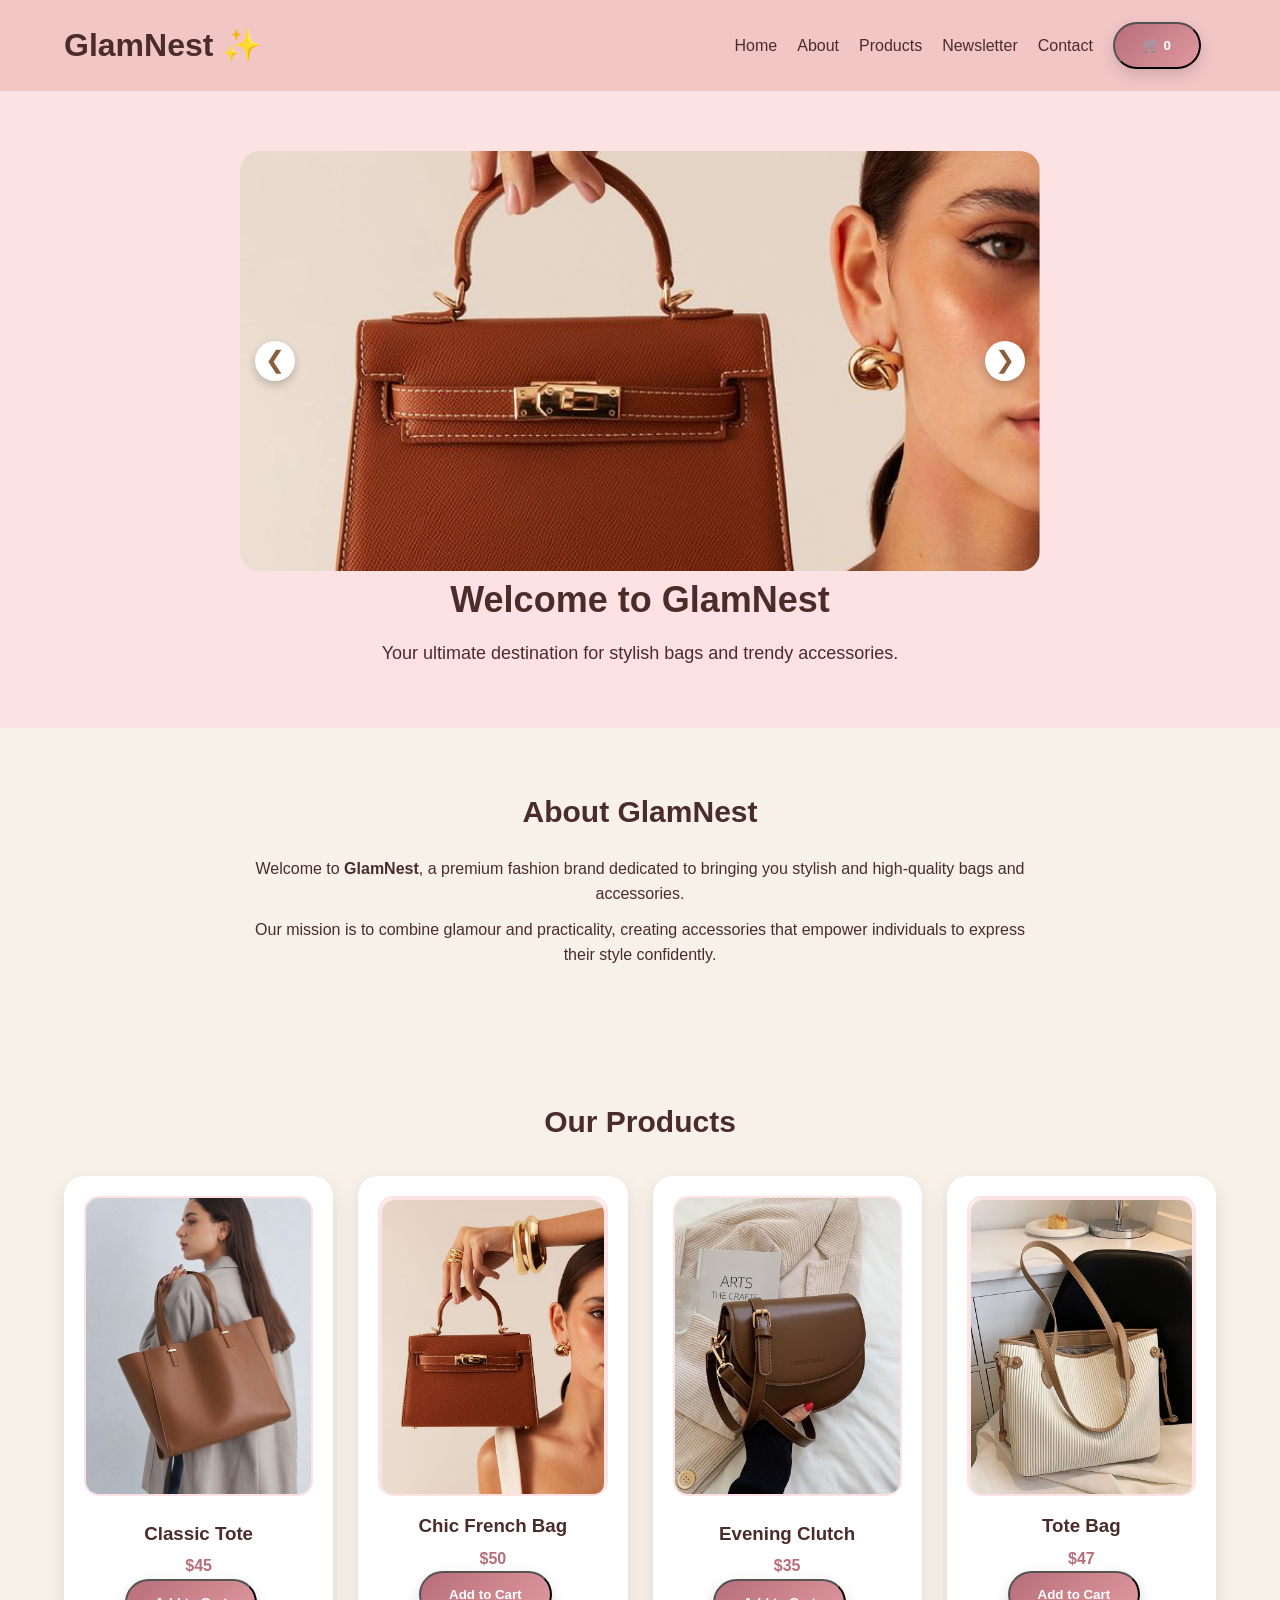
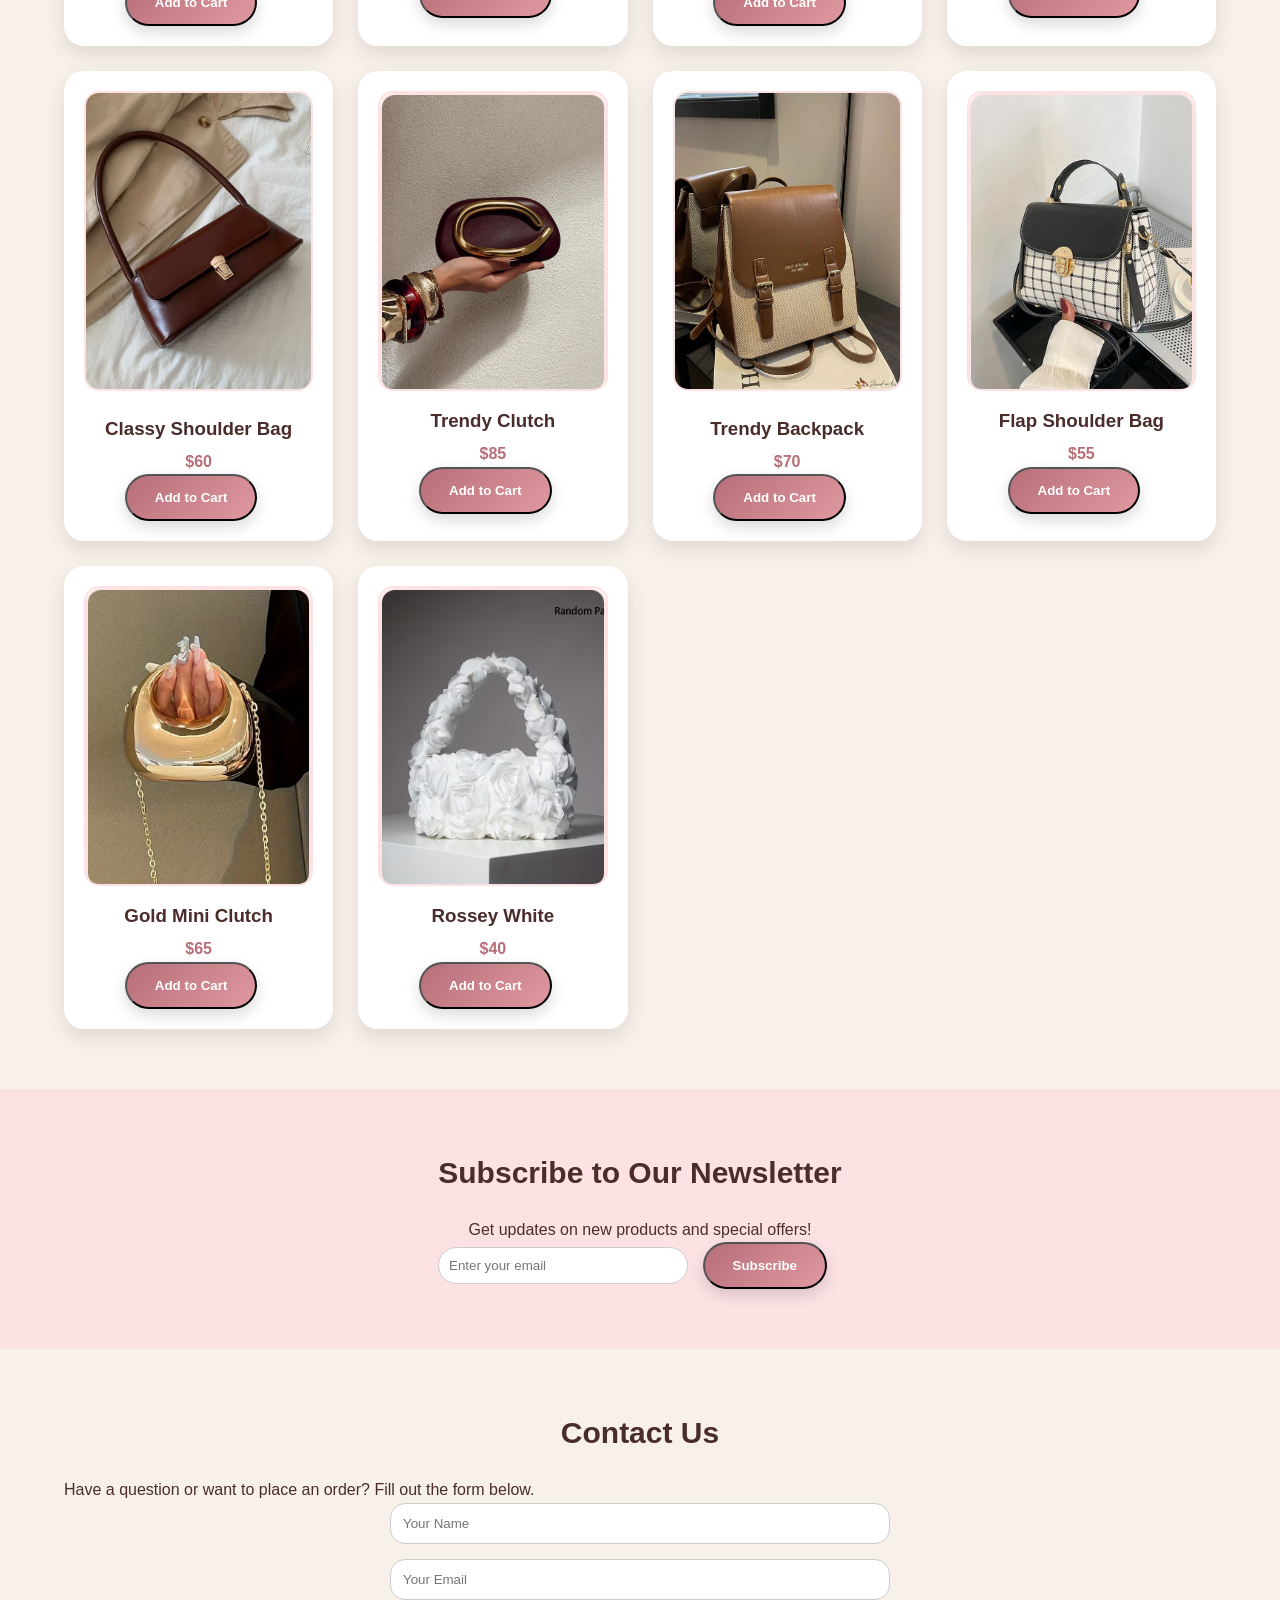
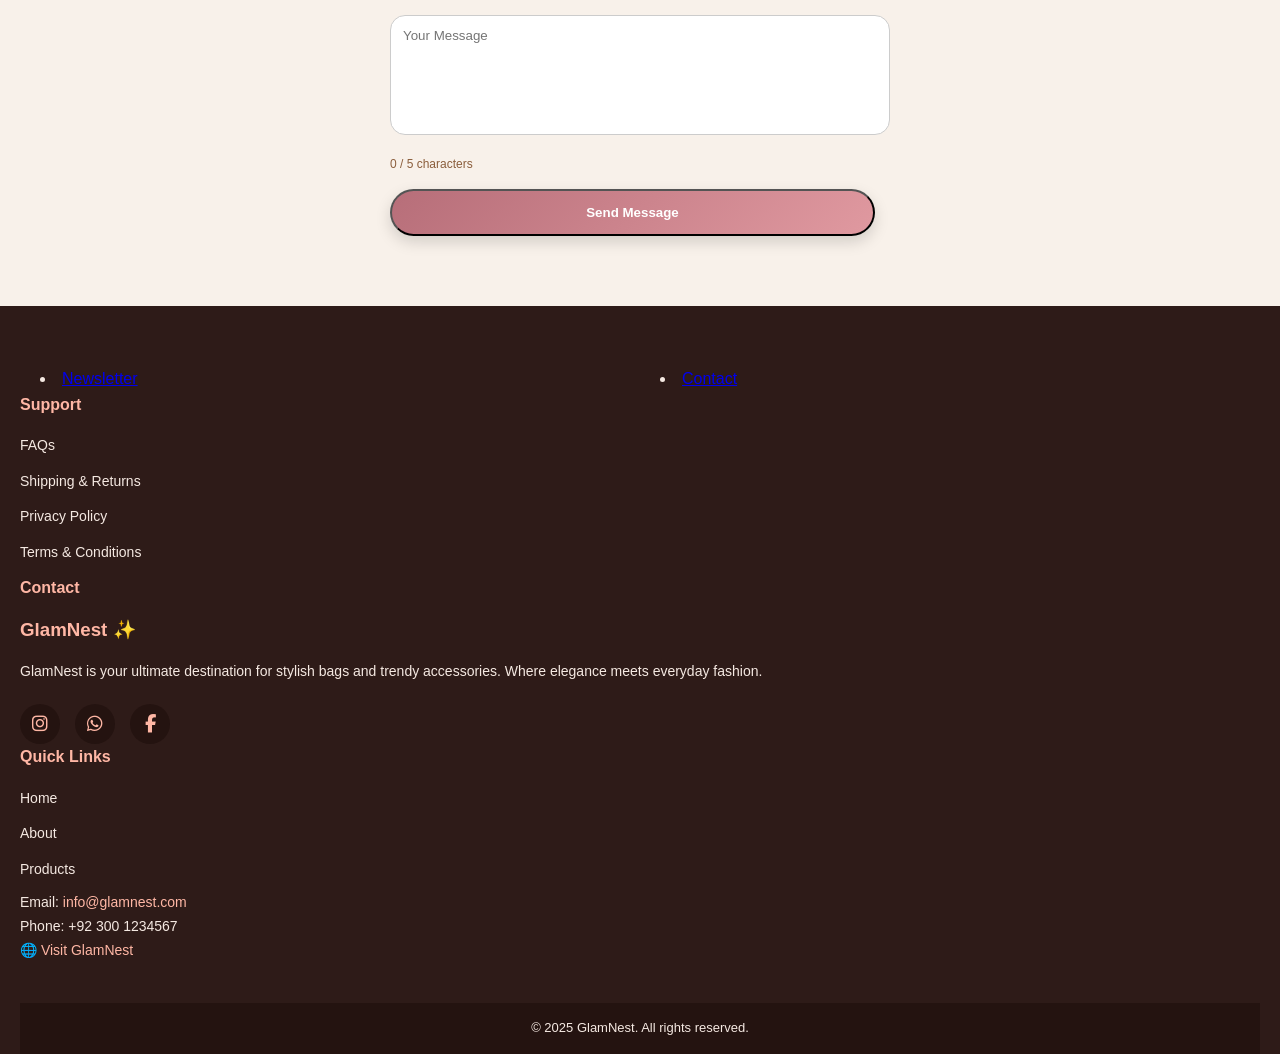
==== commit d52f99ad: "Update index.html" ====
--- a/index.html
+++ b/index.html
@@ -93,7 +93,7 @@
                     </div>
                     <h3>Chic French Bag</h3>
                     <p>$50</p>
-                    <button onclick="addToCart('Chic French Bag', 50, 'images/bag1.jfif')">Add to Cart</button>
+                    <button onclick="addToCart(event, 'Chic French Bag', 50, 'images/bag1.jfif')">Add to Cart</button>
                 </div>
 
                 <!-- Product 3: Evening Clutch -->
@@ -101,7 +101,7 @@
                     <img src="images/bag3.jfif" alt="Evening Clutch">
                     <h3>Evening Clutch</h3>
                     <p>$35</p>
-                    <button onclick="addToCart('Evening Clutch', 35, 'images/bag3.jfif')">Add to Cart</button>
+                    <button onclick="addToCart(event, 'Evening Clutch', 35, 'images/bag3.jfif')">Add to Cart</button>
                 </div>
 
                 <!-- Product 4: Tote Bag (video) -->
@@ -112,7 +112,7 @@
                     </div>
                     <h3>Tote Bag</h3>
                     <p>$47</p>
-                    <button onclick="addToCart('Tote Bag', 47, 'images/bag1.jfif')">Add to Cart</button>
+                    <button onclick="addToCart(event, 'Tote Bag', 47, 'images/bag1.jfif')">Add to Cart</button>
                 </div>
 
                 <!-- Product 5: Classy Shoulder Bag -->
@@ -120,7 +120,7 @@
                     <img src="images/bag5.jfif" alt="Classy Shoulder Bag">
                     <h3>Classy Shoulder Bag</h3>
                     <p>$60</p>
-                    <button onclick="addToCart('Classy Shoulder Bag', 60, 'images/bag1.jfif')">Add to Cart</button>
+                    <button onclick="addToCart(event, 'Classy Shoulder Bag', 60, 'images/bag1.jfif')">Add to Cart</button>
                 </div>
 
                 <!-- Product 6: Trendy Clutch (video) -->
@@ -131,7 +131,7 @@
                     </div>
                     <h3>Trendy Clutch</h3>
                     <p>$85</p>
-                    <button onclick="addToCart('Trendy Clutch', 85, 'images/bag1.jfif')">Add to Cart</button>
+                    <button onclick="addToCart(event, 'Trendy Clutch', 85, 'images/bag1.jfif')">Add to Cart</button>
                 </div>
 
                 <!-- Product 7: Trendy Backpack -->
@@ -139,7 +139,7 @@
                     <img src="images/bag7.jfif" alt="Trendy Backpack">
                     <h3>Trendy Backpack</h3>
                     <p>$70</p>
-                    <button onclick="addToCart('Trendy Backpack', 70, 'images/bag1.jfif')">Add to Cart</button>
+                    <button onclick="addToCart(event, 'Trendy Backpack', 70, 'images/bag1.jfif')">Add to Cart</button>
                 </div>
 
                 <!-- Product 8: Flap Shoulder Bag (video) -->
@@ -150,7 +150,7 @@
                     </div>
                     <h3>Flap Shoulder Bag</h3>
                     <p>$55</p>
-                    <button onclick="addToCart('Flap Shoulder Bag', 55, 'images/bag1.jfif')">Add to Cart</button>
+                    <button onclick="addToCart(event, 'Flap Shoulder Bag', 55, 'images/bag1.jfif')">Add to Cart</button>
                 </div>
 
                 <!-- Product 9: Gold Mini Clutch (video) -->
@@ -161,7 +161,7 @@
                     </div>
                     <h3>Gold Mini Clutch</h3>
                     <p>$65</p>
-                    <button onclick="addToCart('Gold Mini Clutch', 65, 'images/bag1.jfif')">Add to Cart</button>
+                    <button onclick="addToCart(event, 'Gold Mini Clutch', 65, 'images/bag1.jfif')">Add to Cart</button>
                 </div>
 
                 <!-- Product 10: Rossey White (video) -->
@@ -172,7 +172,7 @@
                     </div>
                     <h3>Rossey White</h3>
                     <p>$40</p>
-                    <button onclick="addToCart('Rossey White', 40, 'images/bag1.jfif')">Add to Cart</button>
+                    <button onclick="addToCart(event, 'Rossey White', 40, 'images/bag1.jfif')">Add to Cart</button>
                 </div>
 
             </div>
@@ -279,4 +279,3 @@
       
 </body>
 </html>
-
--- a/style.css
+++ b/style.css
@@ -15,24 +15,17 @@
     line-height: 1.6;
 }
 
-html, body {
-    width: 100%;
-    overflow-x: hidden;
-}
-
 /* Container */
 .container {
+    width: 90%;
     max-width: 1200px;
-    width: 100%;
     margin: auto;
-    padding: 0 16px;
-}
-
+}
 
 /* Header */
 header {
     background-color: #f3c6c6; /* soft pink */
-    padding: 20px;
+    padding: 20px 0;
 }
 
 header h1 {
@@ -41,23 +34,17 @@
 }
 
 /* Navigation */
-
-
 nav ul {
-    display: flex;
-    flex-wrap: wrap;
-    gap: 12px;
-    padding: 0;
-    justify-content: center;
     list-style: none;
+    display: flex;
+    gap: 20px;
+    align-items: center;
 }
 
 nav a {
-     text-decoration: none;
+    text-decoration: none;
     color: #4a2c2a;
     font-weight: 500;
-    font-size: 18px;
-    transition: color 0.3s;
 }
 
 nav a:hover {
@@ -79,7 +66,6 @@
     padding: 60px 20px;
     text-align: center;
 }
-
 
 .hero-text h2 {
     font-size: 36px;
@@ -216,7 +202,6 @@
    MEDIA FRAME (IMAGE + VIDEO)
    ============================== */
 
-
 /* ==============================
    SECTIONS
    ============================== */
@@ -280,61 +265,25 @@
     font-weight: bold;
     color: #b76e79;
 }
-.cart-button{
- display: flex;
-    align-items: center;
-    gap: 8px;
-    background-color: #b07d83; /* Muted dark pink/brown from image */
-    color: white;
-    padding: 8px 25px;
-    border-radius: 50px; /* Makes it a pill shape */
-    border: 1.5px solid #222; /* Dark border outline */
-    box-shadow: 0 4px 10px rgba(0, 0, 0, 0.3); /* The drop shadow from pic */
-    cursor: pointer;
-    font-weight: bold;
-    transition: transform 0.2s, background-color 0.2s;
-}
-
-.cart-button:hover {
-    background-color: #9c686f;
-    transform: translateY(-2px);
-}
-
-.cart-button i, .cart-icon {
-    font-size: 18px;
-}
-
-.cart-count {
-    font-size: 16px;
-}
-
-.cart-section {
-    display: flex;
-    justify-content: center;
-    align-items: center;
-    min-height: 70vh;
-}
-
-/* Main cart box */
-.cart-box {
-    background-color: #fff;
-    width: 100%;
-    padding: 40px;
-    border-radius: 25px;
-    box-shadow: 0 10px 30px rgba(0,0,0,0.1);
-}
-button {
-    background-color: #b76e79;
-    color: white;
-    border: none;
-    padding: 10px 18px;
-    border-radius: 25px;
-    cursor: pointer;
-    margin-top: 10px;
-}
-
-button:hover {
-    background-color: #9c4f5a;
+
+/* Buttons */
+.product-info .btn, button {
+  display: inline-block;
+  background: linear-gradient(135deg, #b76e79, #e099a0);
+  color: white;
+  padding: 14px 28px;
+  border-radius: 30px;
+  margin-right: 15px;
+  text-decoration: none;
+  font-weight: 600;
+  cursor: pointer;
+  transition: all 0.3s;
+  box-shadow: 0 6px 15px rgba(0,0,0,0.15);
+}
+.product-info .btn:hover, button:hover {
+  background: linear-gradient(135deg, #9c4f5a, #c9767f);
+  transform: scale(1.08) translateY(-2px);
+  box-shadow: 0 10px 20px rgba(0,0,0,0.2);
 }
 /* Newsletter */
 #newsletter {
@@ -371,9 +320,15 @@
     height: 120px;
 }
 
-/* ===== PROFESSIONAL FOOTER ===== */
-/* ===== PROFESSIONAL FOOTER ===== */
-
+#char-count {
+  display: block;
+  text-align: left;
+  font-size: 12px;
+  color: #8b5e3c;
+  margin-top: 5px;
+}
+
+/* Footer */
 .site-footer {
     background-color: #2e1b18;
     color: #f5e9e2;
@@ -475,6 +430,7 @@
     margin-top: 10px;
     font-size: 14px;
 }
+
 /* =========================
    MOBILE NAVIGATION STYLE
    ========================= */
@@ -517,3 +473,4 @@
 }
 
 
+
